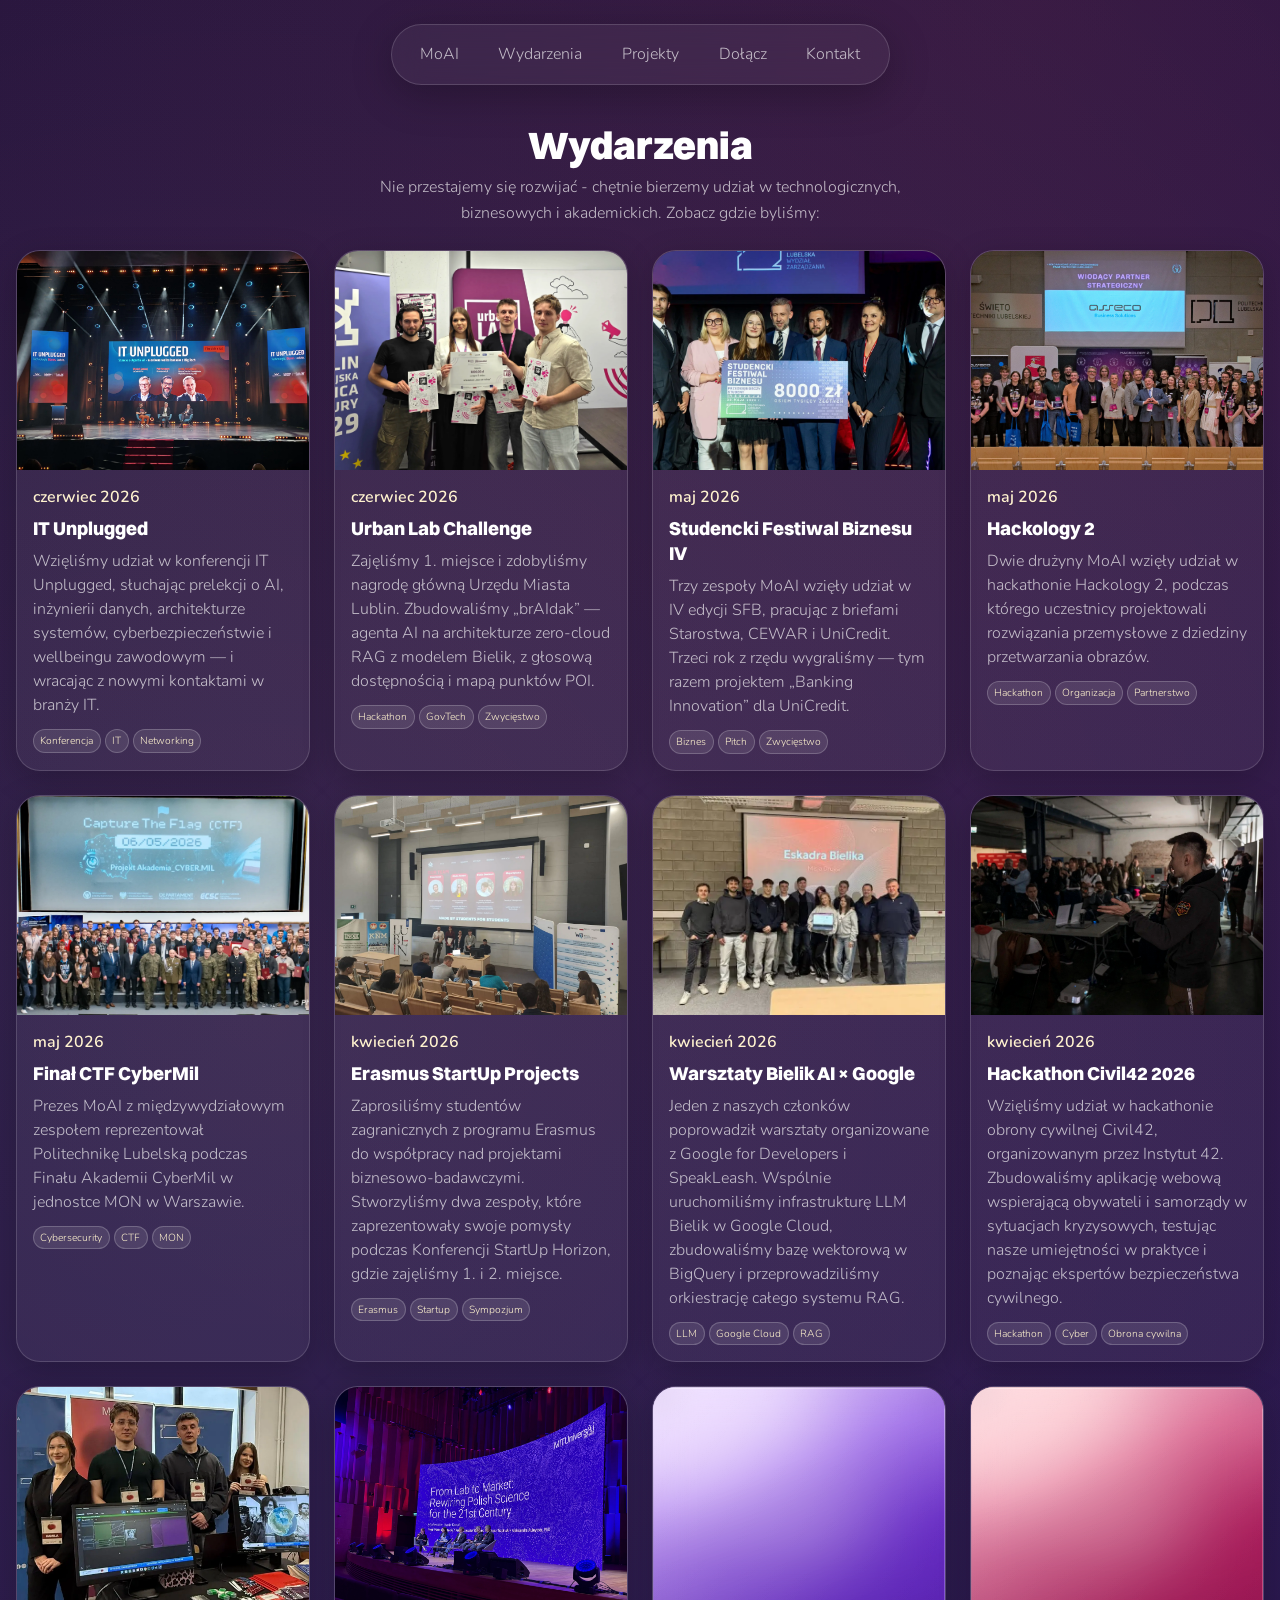
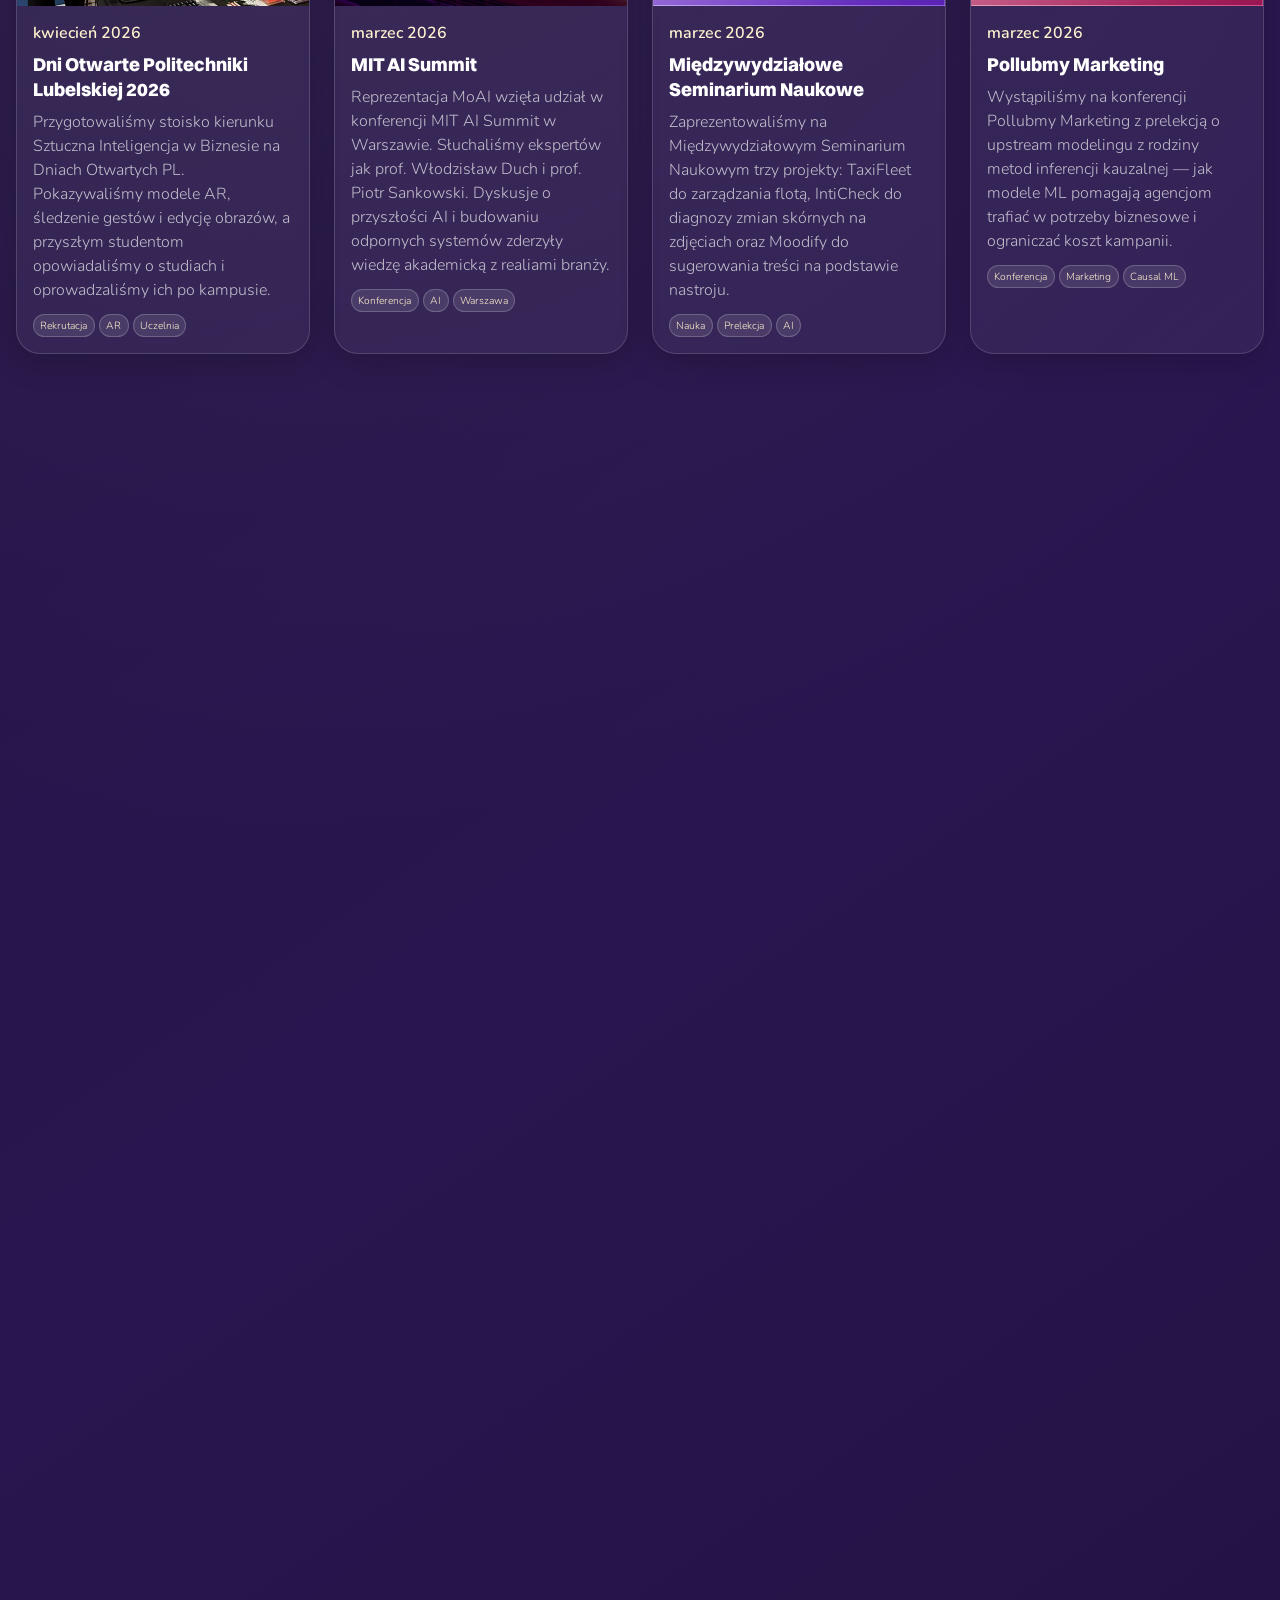
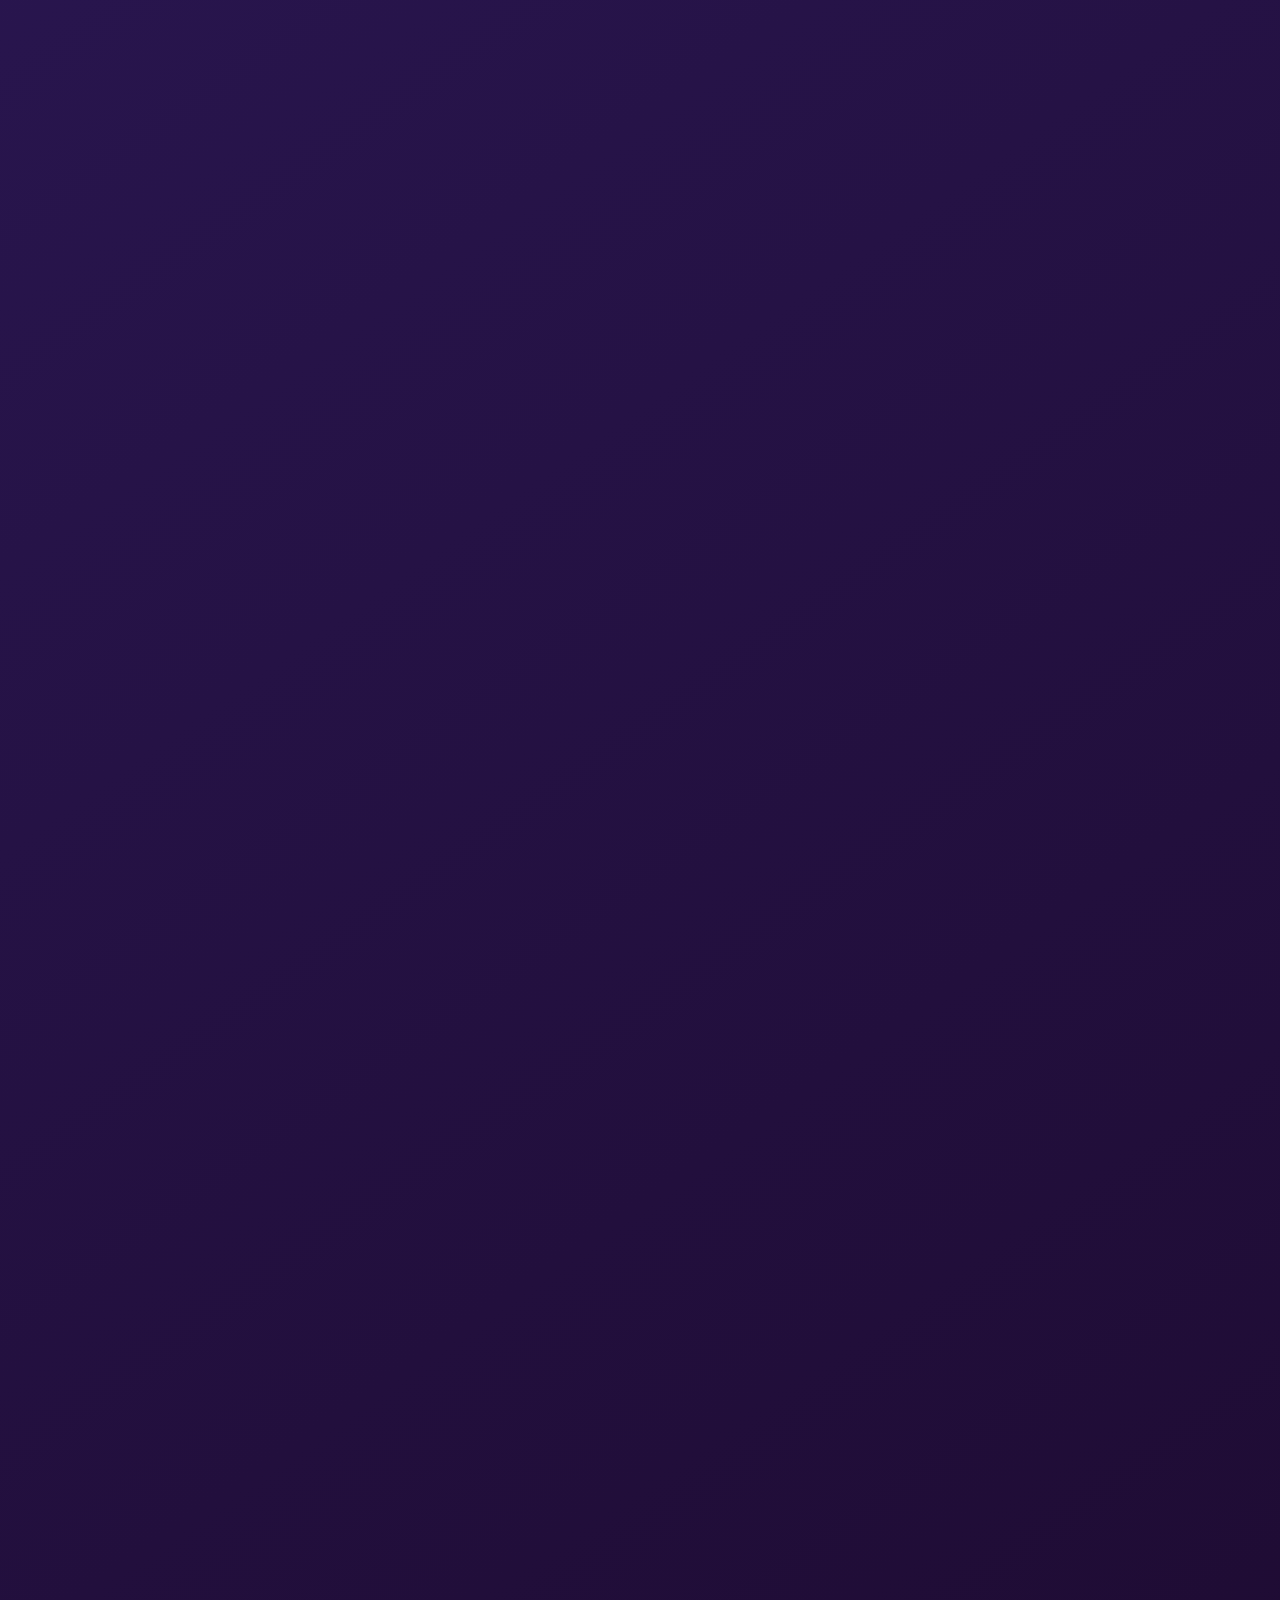
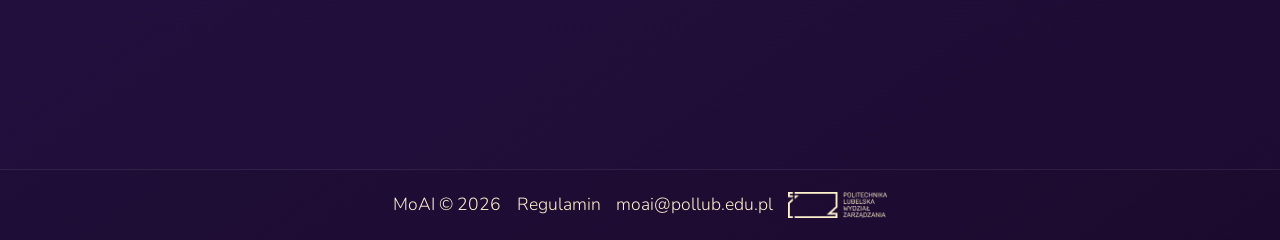
==== events/index.html @ 1b657f56 "Use real page links in nav, fix Kontakt anchor target - Nav Wydarzenia / Projekty now link directly " ====
<!DOCTYPE html>
<html lang="pl">
<head>
  <meta charset="UTF-8">
  <meta name="viewport" content="width=device-width, initial-scale=1.0">
  <meta name="description" content="Wydarzenia MoAI Politechnika Lubelska: konkursy, hackathony, konferencje naukowe i warsztaty organizowane przez Koło Naukowe Sztucznej Inteligencji.">
  <meta property="og:site_name" content="MoAI - Koło Naukowe Sztucznej Inteligencji">
  <meta property="og:title" content="MoAI - Wydarzenia">
  <meta property="og:description" content="Konkursy, hackathony, konferencje naukowe i warsztaty Koła Naukowego MoAI na Politechnice Lubelskiej.">
  <meta property="og:image" content="https://moai-pl.github.io/images/mics/moai_head.webp">
  <meta property="og:url" content="https://moai-pl.github.io/events/">
  <meta name="theme-color" content="#291650">
  <title>MoAI - Wydarzenia</title>
  <link rel="canonical" href="https://moai-pl.github.io/events/">
  <link rel="icon" href="/favicon.ico" sizes="any">
  <link rel="icon" type="image/png" sizes="32x32" href="../icons/favicon-32x32.png">
  <link rel="icon" type="image/png" sizes="16x16" href="../icons/favicon-16x16.png">
  <link rel="apple-touch-icon" sizes="180x180" href="../icons/apple-touch-icon.png">
  <link rel="manifest" href="../icons/site.webmanifest">
  <link rel="stylesheet" href="../styles.css">
</head>
<body data-page="events">
  <div id="top"></div>
  <div id="preloader" class="preloader" aria-label="Trwa ładowanie strony" role="status">
    <div class="preloader__glass">
      <span class="preloader__dot">M</span>
      <span class="preloader__dot">o</span>
      <span class="preloader__dot">A</span>
      <span class="preloader__dot">I</span>
    </div>
  </div>

  <svg class="sr-only" aria-hidden="true" focusable="false">
    <symbol id="icon-linkedin" viewBox="0 0 24 24">
      <path fill="currentColor" d="M19 0H5C2.24 0 0 2.24 0 5v14c0 2.76 2.24 5 5 5h14c2.76 0 5-2.24 5-5V5c0-2.76-2.24-5-5-5zM8.34 19H5.67V9.67h2.67V19zM7 8.45A1.56 1.56 0 1 1 7 5.34a1.56 1.56 0 0 1 0 3.11zM19 19h-2.67v-5.6c0-1.33-.48-2.24-1.68-2.24-.92 0-1.47.62-1.71 1.22-.09.22-.11.52-.11.82V19h-2.67V9.67h2.67v1.28c.35-.54 1.23-1.32 2.9-1.32 2.12 0 3.26 1.38 3.26 4.06V19z" />
    </symbol>
  </svg>

  <header class="nav-shell">
    <nav class="nav">
      <div class="nav__links">
        <a href="/" class="nav__link">MoAI</a>
        <a href="/events/" class="nav__link">Wydarzenia</a>
        <a href="/projects/" class="nav__link">Projekty</a>
        <a href="/#join" class="nav__link">Dołącz</a>
        <a href="/#contact" class="nav__link">Kontakt</a>
      </div>
    </nav>
  </header>

  <main class="page">
    <section class="section" aria-labelledby="events-gallery-title">
      <div class="section__header">
        <div>
          <h2 id="events-gallery-title">Wydarzenia</h2>
          <p class="muted">Nie przestajemy się rozwijać - chętnie bierzemy udział w technologicznych, biznesowych i akademickich. Zobacz gdzie byliśmy:</p>
        </div>
      </div>
      <div id="projects-grid" class="cards cards--three" aria-live="polite"></div>
    </section>
  </main>

  <footer class="footer">
    <div class="footer__inner">
      <span>MoAI © <span data-current-year>2026</span></span>
      <a class="footer__link" href="../assets/Statut_MoAI.pdf" target="_blank">Regulamin</a>
      <a class="footer__link" href="mailto:moai@pollub.edu.pl">moai@pollub.edu.pl</a>
      <a class="footer__logo" href="https://wz.pollub.pl/" target="_blank" rel="noopener">
        <img src="../icons/logo_wz.webp" alt="Wydział Zarządzania Politechniki Lubelskiej" loading="lazy">
      </a>
    </div>
  </footer>
  <script src="../scripts.js" defer></script>
  <script data-goatcounter="https://moai-pl.goatcounter.com/count" async src="https://gc.zgo.at/count.js"></script>
</body>
</html>
---- styles.css ----
/* Core Design Tokens */
@font-face {
	font-family: 'Nunito';
	src: url('fonts/Nunito-ExtraLight.otf') format('opentype');
	font-weight: 200;
	font-style: normal;
	font-display: swap;
}

@font-face {
	font-family: 'Nunito';
	src: url('fonts/Nunito-Light.otf') format('opentype');
	font-weight: 400;
	font-style: normal;
	font-display: swap;
}

@font-face {
	font-family: 'Nunito';
	src: url('fonts/Nunito-SemiBold.otf') format('opentype');
	font-weight: 600;
	font-style: normal;
	font-display: swap;
}

@font-face {
	font-family: 'Switzer';
	src: url('fonts/Switzer-Extrabold.otf') format('opentype');
	font-weight: 800;
	font-style: normal;
	font-display: swap;
}

@font-face {
	font-family: 'Switzer';
	src: url('fonts/Switzer-Black.otf') format('opentype');
	font-weight: 900;
	font-style: normal;
	font-display: swap;
}

:root {
	--bg-primary: #291650;
	--text-primary: #ffffff;
	--text-secondary: rgba(255, 255, 255, 0.7);
	--accent-ivory: #fff3cf;
	--accent-red: #e55858;
	--surface-1: rgba(255, 255, 255, 0.05);
	--surface-2: rgba(255, 255, 255, 0.08);
	--surface-hover: rgba(255, 255, 255, 0.12);
	--glass-border: rgba(255, 255, 255, 0.15);
	--radius-sm: 0.5rem;
	--radius-md: 1rem;
	--radius-lg: 1.5rem;
	--radius-pill: 9999px;
	--space-xs: 0.25rem;
	--space-sm: 0.5rem;
	--space-md: 1rem;
	--space-lg: 1.5rem;
	--space-xl: 2rem;
	--space-2xl: 3rem;
	--space-3xl: 4rem;
	--space-4xl: 6rem;
	--space-5xl: 8rem;
	--shadow-1: 0 8px 32px rgba(0, 0, 0, 0.2);
	--shadow-2: 0 10px 40px rgba(0, 0, 0, 0.25);
	--shadow-3: 0 16px 48px rgba(0, 0, 0, 0.35);
	--container: 80rem;
	--transition: 200ms ease;
	--nav-offset: 6rem;
	--section-gap-desktop: var(--space-4xl);
	--section-gap-mobile: var(--space-3xl);
	--segment-grid-gap-desktop: var(--space-lg);
	--segment-grid-gap-mobile: var(--space-md);
	--section-action-gap-desktop: var(--space-lg);
	--section-action-gap-mobile: var(--space-md);
}

* {
	box-sizing: border-box;
}

html {
	scroll-behavior: smooth;
	scroll-padding-top: var(--nav-offset);
	scrollbar-width: thin;
	scrollbar-color: rgba(255, 255, 255, 0.2) var(--bg-primary);
	overflow-x: hidden;
	-webkit-tap-highlight-color: transparent;
}

body {
	margin: 0;
	font-family: 'Nunito', 'Helvetica Neue', sans-serif;
	background: radial-gradient(circle at 20% 20%, rgba(255, 243, 207, 0.08), transparent 35%),
		radial-gradient(circle at 80% 0%, rgba(229, 88, 88, 0.12), transparent 30%),
		linear-gradient(145deg, #1d0f3a 0%, #291650 50%, #1e0b32 100%);
	color: var(--text-primary);
	min-height: 100vh;
	min-height: 100dvh;
	display: flex;
	flex-direction: column;
	width: 100%;
	overflow-x: hidden;
	user-select: none;
	-webkit-user-select: none;
	-webkit-tap-highlight-color: transparent;
	-webkit-touch-callout: none;
}

a {
	color: inherit;
	text-decoration: none;
}

img {
	max-width: 100%;
	display: block;
}

p {
	margin: 0;
}

p, h1, h2, h3, h4, .lead, .muted, .display, .eyebrow, .member-card__name, .project-card__title, .project-card__desc, .project-card__meta, .social-card__handle, .social-card__content, .hero__meta, .selectable, .selectable-text {
	user-select: text;
	-webkit-user-select: text;
	-webkit-touch-callout: default;
}

.nav,
.nav__link,
.btn,
.pill,
.tag,
.card,
.footer,
.footer__link,
.footer__inner span,
.footer__logo,
.member-card__link {
	user-select: none;
	-webkit-user-select: none;
	-webkit-tap-highlight-color: transparent;
	-webkit-touch-callout: none;
}

a,
button {
	-webkit-tap-highlight-color: transparent;
}

a[href^="mailto:"] {
	user-select: text;
	-webkit-user-select: text;
	-webkit-touch-callout: default;
}

:focus {
	outline: none;
}

:focus-visible {
	outline: 2px solid rgba(255, 243, 207, 0.7);
	outline-offset: 2px;
}

.sr-only {
	position: absolute;
	width: 1px;
	height: 1px;
	padding: 0;
	margin: -1px;
	overflow: hidden;
	clip: rect(0, 0, 0, 0);
	white-space: nowrap;
	border: 0;
}

.no-select {
	user-select: none;
}

::selection {
	background: var(--accent-ivory);
	color: #291650;
}

::-webkit-scrollbar {
	width: 12px;
}

::-webkit-scrollbar-track {
	background: var(--bg-primary);
}

::-webkit-scrollbar-thumb {
	background: rgba(255, 255, 255, 0.2);
	border-radius: var(--radius-pill);
	border: 3px solid var(--bg-primary);
}

::-webkit-scrollbar-thumb:hover {
	background: rgba(255, 255, 255, 0.4);
}

.page {
	flex: 1 0 auto;
	width: 100%;
	max-width: var(--container);
	margin: 0 auto;
	padding: calc(var(--space-4xl, 6rem) + var(--space-lg)) var(--space-md) var(--space-4xl, 6rem);
}

.section {
	margin-bottom: var(--section-gap-desktop);
}

.page > .section:last-child {
	margin-bottom: 0;
}

#who,
#projects,
#events,
#join,
#follow,
#contact,
#members-grid,
#projects-grid,
#projects-list,
#events-list {
	scroll-margin-top: var(--nav-offset);
}

.section__header {
	display: flex;
	flex-direction: column;
	align-items: center;
	text-align: center;
	gap: var(--space-md);
	margin: 0 auto var(--space-lg);
	max-width: min(62%, 52rem);
}

.section__header--centered {
	max-width: min(60%, 48rem);
}

.section__actions {
	display: flex;
	gap: var(--space-sm);
	align-items: center;
}

.section__actions--center {
	justify-content: center;
	margin-top: var(--section-action-gap-desktop);
}

.section__actions--members {
	margin-top: var(--section-action-gap-desktop);
}

.section--accent {
	margin-top: 0;
}

.eyebrow {
	font-size: 0.9rem;
	letter-spacing: 0.08em;
	text-transform: uppercase;
	color: var(--text-secondary);
	margin: 0 0 var(--space-xs);
}

.muted {
	color: var(--text-secondary);
	line-height: 1.6;
	max-width: 60ch;
}

.display {
	font-size: clamp(2.25rem, 4vw, 3.5rem);
	line-height: 1.1;
	margin: 0 0 var(--space-md);
}

h2 {
	margin: 0 0 var(--space-xs);
	font-size: clamp(1.75rem, 3vw, 2.5rem);
}

h1, h2, h3, h4, h5, h6, .display {
	font-family: 'Switzer', 'Helvetica Neue', sans-serif;
	font-weight: 900;
}

.lead {
	color: var(--text-secondary);
	font-size: 1.125rem;
	line-height: 1.6;
	margin: 0 0 var(--space-lg);
}

.stack {
	display: flex;
	flex-direction: column;
	gap: var(--space-md);
}

.stack--lg {
	gap: var(--space-lg);
}

.stack--row {
	flex-direction: row;
	flex-wrap: wrap;
	align-items: center;
}

.grid {
	display: grid;
	gap: var(--space-xl);
}

.grid--hero {
	grid-template-columns: repeat(auto-fit, minmax(280px, 1fr));
	align-items: center;
}

.pill {
	display: inline-flex;
	align-items: center;
	padding: 0.5rem 0.9rem;
	border-radius: var(--radius-pill);
	border: 1px solid var(--glass-border);
	background: var(--surface-2);
	color: var(--accent-ivory);
	font-weight: 600;
	font-size: 0.95rem;
}

.btn {
	display: inline-flex;
	align-items: center;
	justify-content: center;
	height: 3rem;
	padding: 0 1.5rem;
	border-radius: var(--radius-pill);
	font-weight: 600;
	font-size: 1rem;
	border: none;
	cursor: pointer;
	transition: transform var(--transition), box-shadow var(--transition), background var(--transition), border var(--transition);
	text-decoration: none;
}

.btn--primary {
	background: var(--accent-ivory);
	color: #291650;
	box-shadow: var(--shadow-1);
}

.btn--primary:hover {
	transform: translateY(-2px);
	box-shadow: var(--shadow-2);
	background: #ffe9a6;
}

.btn--ghost {
	background: rgba(255, 255, 255, 0.1);
	color: var(--text-primary);
	border: 1px solid rgba(255, 255, 255, 0.2);
}

.btn--ghost:hover {
	background: rgba(255, 255, 255, 0.15);
	border-color: rgba(255, 255, 255, 0.4);
	transform: translateY(-2px);
}

.glass {
	background: var(--surface-1);
	backdrop-filter: blur(16px);
	-webkit-backdrop-filter: blur(16px);
	border: 1px solid var(--glass-border);
	border-radius: var(--radius-lg);
	box-shadow: var(--shadow-1);
}

.card {
	position: relative;
	padding: var(--space-xl);
	overflow: hidden;
}

.card__blur {
	position: absolute;
	inset: -40% auto auto 50%;
	width: 60%;
	height: 60%;
	background: radial-gradient(circle, rgba(255, 243, 207, 0.25), transparent 55%);
	filter: blur(40px);
	transform: translateX(-50%);
	pointer-events: none;
}

.card--hero {
	display: grid;
	place-items: center;
	min-height: 340px;
}

.card--intro {
	display: grid;
	grid-template-columns: 1fr;
	gap: var(--space-md);
	padding: var(--space-lg);
	min-height: auto;
	margin-bottom: var(--space-lg);
}

body[data-page="members"] .card--intro,
body[data-page="projects"] .card--intro,
body[data-page="events"] .card--intro {
	max-width: min(72%, 56rem);
	margin-inline: auto;
	padding: var(--space-md) var(--space-lg);
}

body[data-page="members"] .card--intro .display,
body[data-page="projects"] .card--intro .display,
body[data-page="events"] .card--intro .display {
	font-size: clamp(1.95rem, 3vw, 2.85rem);
}

.card--cta {
	display: grid;
	grid-template-columns: repeat(auto-fit, minmax(260px, 1fr));
	align-items: center;
	gap: var(--space-xl);
}

#join .join__summary,
#contact .join__summary {
	display: grid;
	grid-template-columns: minmax(0, 1fr) auto;
	align-items: center;
	gap: var(--space-lg);
	width: 100%;
}

#join .join__summary .muted,
#contact .join__summary .muted {
	margin: 0;
}

#join .join__summary .btn,
#contact .join__summary .btn {
	margin-left: auto;
	white-space: nowrap;
}

.card--contact {
	padding: var(--space-xl);
}

.hero__visual {
	position: relative;
}

.hero__image {
	width: min(320px, 100%);
	filter: drop-shadow(0 20px 50px rgba(0, 0, 0, 0.35));
}

.hero__meta {
	color: var(--text-secondary);
	letter-spacing: 0.02em;
}

.cta__waves {
	width: 100%;
	opacity: 0.9;
	mix-blend-mode: screen;
}

.nav-shell {
	position: fixed;
	inset: var(--space-lg) 0 auto;
	display: flex;
	justify-content: center;
	z-index: 10;
	pointer-events: none;
	padding-inline: var(--space-lg);
}

.nav {
	pointer-events: auto;
	display: flex;
	align-items: center;
	width: fit-content;
	max-width: 100%;
	padding: 0.5rem clamp(0.65rem, 1.2vw, 1.5rem);
	background: var(--surface-1);
	backdrop-filter: blur(16px);
	-webkit-backdrop-filter: blur(16px);
	border: 1px solid var(--glass-border);
	border-radius: var(--radius-pill);
	box-shadow: var(--shadow-2);
}

.nav__links {
	display: flex;
	align-items: center;
	justify-content: space-between;
	width: 100%;
	gap: clamp(0.35rem, 1.1vw, 1rem);
}

.nav__link {
	flex: 0 1 auto;
	min-width: 0;
	padding: 0.65rem clamp(0.45rem, 1vw, 0.9rem);
	border-radius: var(--radius-pill);
	color: var(--text-secondary);
	font-weight: 500;
	white-space: nowrap;
	text-align: center;
	transition: background var(--transition), color var(--transition);
}

.nav__link:hover {
	color: var(--accent-ivory);
	background: var(--surface-hover);
}

.masonry {
	display: grid;
	gap: var(--segment-grid-gap-desktop);
	grid-template-columns: repeat(6, minmax(0, 1fr));
}

.member-card,
.project-card,
.social-card {
	-webkit-tap-highlight-color: transparent;
}

.member-card {
	position: relative;
	overflow: hidden;
	border-radius: var(--radius-lg);
	background: var(--surface-1);
	border: 1px solid var(--glass-border);
	box-shadow: var(--shadow-1);
	transition: transform var(--transition), box-shadow var(--transition), border var(--transition);
}

.member-card:hover {
	transform: translateY(-4px);
	box-shadow: var(--shadow-2);
	border-color: rgba(255, 255, 255, 0.35);
}

.member-card__media {
	position: relative;
	overflow: hidden;
}

.member-card:hover .member-card__media .member-card__photo,
.member-card:focus-within .member-card__media .member-card__photo {
	filter: blur(3px) brightness(0.7);
	transform: scale(1.02);
	transition: transform var(--transition), filter var(--transition);
}

.member-card__media .member-card__photo {
	width: 100%;
	height: 220px;
	object-fit: cover;
	display: block;
	transition: transform var(--transition), filter var(--transition);
}

.member-card__invite-cover {
	position: relative;
	width: 100%;
	height: 220px;
	overflow: hidden;
	display: grid;
	place-items: center;
	background: linear-gradient(148deg, #fff3cf 0%, #4c1d95 82%);
}

.member-card__invite-blob {
	position: absolute;
	border-radius: 50%;
	filter: blur(38px);
	pointer-events: none;
	transition: transform 600ms ease;
}

.member-card__invite-blob--a {
	width: 78%;
	height: 82%;
	top: -34%;
	left: -22%;
	background: #fff3cf;
	opacity: 0.9;
}

.member-card__invite-blob--b {
	width: 70%;
	height: 76%;
	right: -26%;
	bottom: -36%;
	background: #5b21b6;
	opacity: 0.92;
}

.member-card__invite-blob--c {
	width: 48%;
	height: 52%;
	left: 28%;
	top: 32%;
	background: color-mix(in srgb, #fff3cf 55%, #6d28d9);
	opacity: 0.7;
}

.member-card--invite:hover .member-card__invite-blob--a {
	transform: translate(6%, 8%) scale(1.06);
}

.member-card--invite:hover .member-card__invite-blob--b {
	transform: translate(-8%, -6%) scale(1.08);
}

.member-card--invite:hover .member-card__invite-blob--c {
	transform: translate(4%, -10%) scale(1.12);
}

.member-card__invite-glass {
	position: absolute;
	inset: 0;
	background:
		linear-gradient(160deg, rgba(255, 255, 255, 0.26), rgba(255, 255, 255, 0.05) 38%, rgba(20, 10, 42, 0.22)),
		linear-gradient(120deg, rgba(255, 255, 255, 0.08), rgba(255, 255, 255, 0.02));
	backdrop-filter: blur(18px);
	-webkit-backdrop-filter: blur(18px);
	border-bottom: 1px solid rgba(255, 255, 255, 0.16);
	box-shadow: inset 0 1px 0 rgba(255, 255, 255, 0.32);
}

.invite-icon {
	position: relative;
	z-index: 1;
	width: 5.75rem;
	height: 5.75rem;
	margin-bottom: 1.35rem;
	color: var(--accent-ivory);
	overflow: visible;
	pointer-events: none;
	filter: drop-shadow(0 8px 18px rgba(20, 10, 42, 0.35));
}

.invite-icon__avatar {
	transform-box: fill-box;
	transform-origin: center;
	transition: transform 250ms ease-out;
}

.member-card--invite:hover .invite-icon__avatar,
.member-card--invite:focus-within .invite-icon__avatar {
	transform: translateY(-1px) scale(1.05);
}

.invite-icon__q {
	transform-box: fill-box;
	transform-origin: center;
}

.invite-icon__q-mark,
.invite-icon__q-dot {
	stroke-dasharray: 1;
	stroke-dashoffset: 0;
}

.member-card--invite:hover .invite-icon__q-mark,
.member-card--invite:focus-within .invite-icon__q-mark {
	animation: invite-q-draw 0.4s ease-in-out;
}

.member-card--invite:hover .invite-icon__q-dot,
.member-card--invite:focus-within .invite-icon__q-dot {
	animation: invite-q-dot 0.3s ease-out 0.32s both;
}

.member-card--invite:hover .invite-icon__q,
.member-card--invite:focus-within .invite-icon__q {
	animation: invite-q-pop 0.22s ease-out 0.58s both;
}

@keyframes invite-q-draw {
	from { stroke-dashoffset: 1; }
	to { stroke-dashoffset: 0; }
}

@keyframes invite-q-dot {
	0% { stroke-dashoffset: 1; transform: translateY(0); }
	45% { stroke-dashoffset: 0; transform: translateY(-2.5px); }
	100% { stroke-dashoffset: 0; transform: translateY(0); }
}

@keyframes invite-q-pop {
	0%, 100% { transform: scale(1); }
	50% { transform: scale(1.12); }
}

@media (prefers-reduced-motion: reduce) {
	.member-card--invite .invite-icon__q-mark,
	.member-card--invite .invite-icon__q-dot,
	.member-card--invite .invite-icon__q,
	.member-card--invite .invite-icon__avatar,
	.member-card--invite .member-card__invite-blob {
		animation: none !important;
		transition: none;
	}
}

.member-card__body {
	padding: var(--space-md);
	display: flex;
	flex-direction: column;
	gap: var(--space-sm);
}

.member-card__name {
	font-weight: 700;
	margin: 0;
}

.tags {
	display: flex;
	flex-wrap: wrap;
	gap: var(--space-xs);
}

.tag {
	padding: 0.2rem 0.4rem;
	border-radius: var(--radius-pill);
	background: rgba(255, 255, 255, 0.1);
	border: 1px solid rgba(255, 255, 255, 0.2);
	font-size: 0.65rem;
	color: var(--accent-ivory);
}

.member-card__link {
	position: absolute;
	inset: 0;
	display: grid;
	place-items: center;
	background: linear-gradient(180deg, transparent 40%, rgba(41, 22, 80, 0.85));
	opacity: 0;
	transition: opacity var(--transition);
	color: var(--accent-ivory);
}

.member-card:hover .member-card__link,
.member-card:focus-within .member-card__link {
	opacity: 1;
}

.member-card--invite .member-card__link {
	place-items: end center;
	padding-bottom: 0.7rem;
	background: linear-gradient(180deg, transparent 58%, rgba(41, 22, 80, 0.8));
}

.member-card__link span {
	display: inline-flex;
	align-items: center;
	gap: var(--space-xs);
	background: rgba(255, 255, 255, 0.1);
	padding: 0.6rem 0.9rem;
	border-radius: var(--radius-pill);
	border: 1px solid rgba(255, 255, 255, 0.2);
}

.member-card__link-icon {
	width: 18px;
	height: 18px;
	display: block;
	flex: 0 0 18px;
}

.member-card--cta {
	display: grid;
	place-items: center;
	height: 100%;
	text-align: center;
	background: linear-gradient(145deg, rgba(255, 255, 255, 0.07), rgba(255, 255, 255, 0.03));
}

.member-card--cta .member-card__body {
	align-items: center;
	gap: var(--space-md);
}

.member-card--cta .btn {
	margin-top: var(--space-xs);
	transition: transform var(--transition), box-shadow var(--transition);
}

.member-card--cta:hover,
.member-card--cta:focus-within {
	background: rgba(255, 255, 255, 0.12);
	border-color: rgba(255, 255, 255, 0.35);
}

.member-card--cta:hover .btn,
.member-card--cta:focus-within .btn {
	transform: translateY(-2px);
	box-shadow: var(--shadow-2);
}

.cards {
	display: grid;
	gap: var(--segment-grid-gap-desktop);
}

.cards--three {
	grid-template-columns: repeat(auto-fit, minmax(240px, 1fr));
}

.project-card {
	position: relative;
	overflow: hidden;
	border-radius: var(--radius-lg);
	background: var(--surface-1);
	border: 1px solid var(--glass-border);
	box-shadow: var(--shadow-1);
	transition: transform var(--transition), box-shadow var(--transition), border var(--transition);
}

.project-card:hover {
	transform: translateY(-4px);
	box-shadow: var(--shadow-2);
	border-color: rgba(255, 255, 255, 0.35);
}

.project-card__media {
	position: relative;
	width: 100%;
	aspect-ratio: 4 / 3;
	overflow: hidden;
}

.project-card__media img,
.project-card picture img {
	position: absolute;
	inset: 0;
	width: 100%;
	height: 100%;
	object-fit: cover;
	display: block;
}

.project-card__cover {
	position: absolute;
	inset: 0;
	overflow: hidden;
	background: linear-gradient(148deg, var(--cover-a) 0%, var(--cover-b) 82%);
}

.project-card__blob {
	position: absolute;
	border-radius: 50%;
	filter: blur(38px);
	pointer-events: none;
	transition: transform 600ms ease;
}

.project-card__blob--a {
	width: 78%;
	height: 82%;
	top: -34%;
	left: -22%;
	background: var(--cover-a);
	opacity: 0.95;
}

.project-card__blob--b {
	width: 70%;
	height: 76%;
	right: -26%;
	bottom: -36%;
	background: var(--cover-b);
	opacity: 0.92;
}

.project-card__blob--c {
	width: 48%;
	height: 52%;
	left: 28%;
	top: 32%;
	background: color-mix(in srgb, var(--cover-a) 58%, var(--cover-b));
	opacity: 0.7;
}

.project-card:hover .project-card__blob--a {
	transform: translate(6%, 8%) scale(1.06);
}

.project-card:hover .project-card__blob--b {
	transform: translate(-8%, -6%) scale(1.08);
}

.project-card:hover .project-card__blob--c {
	transform: translate(4%, -10%) scale(1.12);
}

.project-card__cover-glass {
	position: absolute;
	inset: 0;
	background:
		linear-gradient(160deg, rgba(255, 255, 255, 0.26), rgba(255, 255, 255, 0.05) 38%, rgba(20, 10, 42, 0.22)),
		linear-gradient(120deg, rgba(255, 255, 255, 0.08), rgba(255, 255, 255, 0.02));
	backdrop-filter: blur(18px);
	-webkit-backdrop-filter: blur(18px);
	border: 1px solid rgba(255, 255, 255, 0.16);
	border-radius: inherit;
	box-shadow: inset 0 1px 0 rgba(255, 255, 255, 0.32);
}

.project-card__cover[data-cover="azure"] { --cover-a: #7eb6ff; --cover-b: #1e4b9e; }
.project-card__cover[data-cover="ice"] { --cover-a: #9ae6ff; --cover-b: #0e7490; }
.project-card__cover[data-cover="cobalt"] { --cover-a: #6ea8ff; --cover-b: #1e3a8a; }
.project-card__cover[data-cover="violet"] { --cover-a: #c4b5fd; --cover-b: #5b21b6; }
.project-card__cover[data-cover="lilac"] { --cover-a: #e9d5ff; --cover-b: #6d28d9; }
.project-card__cover[data-cover="rose"] { --cover-a: #f9a8d4; --cover-b: #9d174d; }
.project-card__cover[data-cover="blush"] { --cover-a: #fecdd3; --cover-b: #be185d; }
.project-card__cover[data-cover="coral"] { --cover-a: #fb7185; --cover-b: #9a3412; }
.project-card__cover[data-cover="ember"] { --cover-a: #fb923c; --cover-b: #9f1239; }
.project-card__cover[data-cover="amber"] { --cover-a: #fcd34d; --cover-b: #b45309; }
.project-card__cover[data-cover="gold"] { --cover-a: #fde68a; --cover-b: #92400e; }
.project-card__cover[data-cover="honey"] { --cover-a: #facc15; --cover-b: #a16207; }
.project-card__cover[data-cover="lime"] { --cover-a: #bef264; --cover-b: #3f6212; }
.project-card__cover[data-cover="forest"] { --cover-a: #86efac; --cover-b: #14532d; }
.project-card__cover[data-cover="mint"] { --cover-a: #5eead4; --cover-b: #115e59; }
.project-card__cover[data-cover="sage"] { --cover-a: #bbf7d0; --cover-b: #166534; }
.project-card__cover[data-cover="pine"] { --cover-a: #4ade80; --cover-b: #064e3b; }
.project-card__cover[data-cover="moss"] { --cover-a: #a3e635; --cover-b: #365314; }
.project-card__cover[data-cover="ocean"] { --cover-a: #67e8f9; --cover-b: #155e75; }
.project-card__cover[data-cover="teal"] { --cover-a: #2dd4bf; --cover-b: #134e4a; }
.project-card__cover[data-cover="sky"] { --cover-a: #7dd3fc; --cover-b: #1d4ed8; }
.project-card__cover[data-cover="frost"] { --cover-a: #e0f2fe; --cover-b: #0369a1; }
.project-card__cover[data-cover="indigo"] { --cover-a: #a5b4fc; --cover-b: #312e81; }
.project-card__cover[data-cover="orchid"] { --cover-a: #e9d5ff; --cover-b: #7e22ce; }
.project-card__cover[data-cover="magenta"] { --cover-a: #f0abfc; --cover-b: #701a75; }
.project-card__cover[data-cover="plum"] { --cover-a: #d8b4fe; --cover-b: #6b21a8; }
.project-card__cover[data-cover="wine"] { --cover-a: #f9a8d4; --cover-b: #6b21a8; }
.project-card__cover[data-cover="dusk"] { --cover-a: #c4b5fd; --cover-b: #4c1d95; }
.project-card__cover[data-cover="dawn"] { --cover-a: #fda4af; --cover-b: #9f1239; }
.project-card__cover[data-cover="crimson"] { --cover-a: #fb7185; --cover-b: #881337; }
.project-card__cover[data-cover="berry"] { --cover-a: #f43f5e; --cover-b: #4c0519; }
.project-card__cover[data-cover="peach"] { --cover-a: #fdba74; --cover-b: #c2410c; }
.project-card__cover[data-cover="copper"] { --cover-a: #e7a56b; --cover-b: #7c2d12; }
.project-card__cover[data-cover="rust"] { --cover-a: #fca5a5; --cover-b: #7f1d1d; }
.project-card__cover[data-cover="steel"] { --cover-a: #cbd5e1; --cover-b: #1e293b; }
.project-card__cover[data-cover="slate"] { --cover-a: #94a3b8; --cover-b: #0f172a; }
.project-card__cover[data-cover="merlot"] { --cover-a: #f9a8d4; --cover-b: #831843; }
.project-card__cover[data-cover="lagoon"] { --cover-a: #bae6fd; --cover-b: #075985; }
.project-card__cover[data-cover="citrus"] { --cover-a: #fde047; --cover-b: #854d0e; }

.project-card__body {
	padding: var(--space-md);
	display: grid;
	gap: var(--space-sm);
}

.project-card__title {
	margin: 0;
	font-weight: 700;
}

.project-card__desc {
	color: var(--text-secondary);
	line-height: 1.5;
}

.project-card__meta {
	display: flex;
	gap: var(--space-sm);
	align-items: center;
	color: var(--accent-ivory);
	font-weight: 600;
}

.project-card__tags {
	margin-top: var(--space-xs);
}

.project-card__cta {
	margin-top: var(--space-sm);
	justify-self: start;
	max-width: 100%;
	overflow: hidden;
	white-space: nowrap;
	text-overflow: ellipsis;
	font-size: 0.75rem;
	height: 2.25rem;
	padding: 0 1rem;
	display: block;
	text-align: center;
	line-height: calc(2.25rem - 2px); /* Accounts for any borders */
}

.cards--social {
	grid-template-columns: repeat(auto-fit, minmax(240px, 1fr));
	align-items: stretch;
	gap: var(--segment-grid-gap-desktop);
}

@media (min-width: 1100px) {
	#follow .cards--social {
		grid-template-columns: repeat(3, minmax(0, 1fr));
	}
}

.social-card {
	position: relative;
	overflow: hidden;
	padding: var(--space-lg);
	border-radius: var(--radius-lg);
	border: 1px solid var(--glass-border);
	color: var(--text-primary);
	transition: transform var(--transition), box-shadow var(--transition);
	width: 100%;
	min-height: 0;
	aspect-ratio: 4 / 3;
	display: block;
}

.social-card:hover {
	transform: translateY(-4px);
	box-shadow: var(--shadow-2);
}

.social-card:hover .social-card__image {
	filter: blur(0px) brightness(0.9);
	transform: scale(1.05);
}

.social-card__image {
	position: absolute;
	inset: 0;
	width: 100%;
	height: 100%;
	object-fit: cover;
	filter: blur(8px) brightness(0.5);
	z-index: 0;
	transition: filter var(--transition), transform var(--transition);
}

.social-card__content {
	position: absolute;
	inset: 0;
	padding: var(--space-lg);
	z-index: 1;
	display: flex;
	flex-direction: column;
	align-items: center;
	justify-content: center;
	gap: clamp(0.65rem, 1.1vw, 0.95rem);
	pointer-events: none;
}

.social-card__handle {
	position: static;
	transform: none;
	font-size: clamp(0.98rem, 1.28vw, 1.3rem);
	font-weight: 600;
	line-height: 1.1;
	margin: 0;
	text-align: center;
	max-width: min(100%, 18ch);
	text-shadow: 0 4px 14px rgba(0, 0, 0, 0.5);
}

.social-card__icon {
	width: clamp(3rem, 4.6vw, 4.15rem);
	height: clamp(3rem, 4.6vw, 4.15rem);
	display: block;
	filter: drop-shadow(0 6px 18px rgba(0, 0, 0, 0.45));
}

.social-card__icon--facebook {
	border-radius: 0.9rem;
}

.preloader {
	position: fixed;
	inset: 0;
	display: grid;
	place-items: center;
	background: #140a2a;
	z-index: 100;
	transition: opacity 400ms ease, visibility 400ms ease;
}

.preloader.hidden {
	opacity: 0;
	visibility: hidden;
}

.preloader__glass {
	display: inline-flex;
	gap: var(--space-sm);
	padding: 0.9rem 1.25rem;
	border-radius: var(--radius-pill);
	background: linear-gradient(120deg, rgba(255, 255, 255, 0.08), rgba(255, 255, 255, 0.02));
	border: 1px solid var(--glass-border);
	backdrop-filter: blur(18px);
	-webkit-backdrop-filter: blur(18px);
	box-shadow: 0 12px 48px rgba(0, 0, 0, 0.35);
	position: relative;
}

.preloader__glass::after {
	content: '';
	position: absolute;
	left: 8%;
	right: 8%;
	bottom: -2px;
	height: 1px;
	background: linear-gradient(90deg, transparent, rgba(255, 243, 207, 0.6), transparent);
}

.preloader__dot {
	font-weight: 700;
	font-size: 1.4rem;
	color: var(--accent-ivory);
	opacity: 0.35;
	animation: shimmer 1.35s ease-in-out infinite;
}

.preloader__dot:nth-child(2) { animation-delay: 0.12s; }
.preloader__dot:nth-child(3) { animation-delay: 0.24s; }
.preloader__dot:nth-child(4) { animation-delay: 0.36s; }

@keyframes shimmer {
	0% { opacity: 0.35; filter: blur(1px); text-shadow: 0 0 0 rgba(255, 243, 207, 0); }
	50% { opacity: 1; filter: blur(0); text-shadow: 0 0 18px rgba(255, 243, 207, 0.85); }
	100% { opacity: 0.35; filter: blur(1px); text-shadow: 0 0 0 rgba(255, 243, 207, 0); }
}

.footer {
	border-top: 1px solid rgba(255, 255, 255, 0.08);
	padding: calc(var(--space-md) + 0.35rem) var(--space-md) calc(var(--space-md) + 0.4rem);
	background: rgba(0, 0, 0, 0.08);
	margin-top: var(--space-xl);
	color: var(--accent-ivory);
}

.footer__inner {
	max-width: var(--container);
	margin: 0 auto;
	display: flex;
	gap: clamp(0.7rem, 1.2vw, 1.1rem);
	flex-wrap: wrap;
	align-items: center;
	justify-content: center;
	color: var(--accent-ivory);
}

.footer__link {
	color: var(--accent-ivory);
	font-size: clamp(1rem, 0.92rem + 0.25vw, 1.1rem);
	line-height: 1.35;
}

.footer__inner span {
	font-size: clamp(1rem, 0.92rem + 0.25vw, 1.1rem);
	line-height: 1.35;
}

.footer__logo img {
	height: 26px;
}

.fade-in {
	opacity: 0;
	transform: translateY(12px);
	transition: opacity 450ms ease, transform 450ms ease;
}

.fade-in.visible {
	opacity: 1;
	transform: translateY(0);
}

.card--list {
	padding: var(--space-lg);
}

.list-grid {
	display: grid;
	gap: var(--segment-grid-gap-desktop);
	grid-template-columns: repeat(auto-fit, minmax(260px, 1fr));
}

.list-item {
	border: 1px solid var(--glass-border);
	border-radius: var(--radius-lg);
	padding: var(--space-lg);
	background: var(--surface-1);
	display: grid;
	gap: var(--space-sm);
	box-shadow: var(--shadow-1);
}

.list-item__title {
	margin: 0;
	font-weight: 700;
}

.list-item__meta {
	color: var(--accent-ivory);
	font-weight: 600;
}

.list-item__desc {
	color: var(--text-secondary);
	line-height: 1.5;
}

@media (max-width: 960px) {
	.nav-shell {
		inset: var(--space-md) 0 auto;
		padding-inline: var(--space-md);
	}

	.nav {
		width: fit-content;
		max-width: 100%;
		padding: 0.4rem 0.7rem;
	}

	.nav__links {
		width: auto;
		gap: 0.45rem;
	}

	.nav__link {
		padding: 0.5rem 0.55rem;
		font-size: 0.9rem;
	}

	.masonry {
		grid-template-columns: repeat(3, minmax(0, 1fr));
	}

	body[data-page="members"] .card--intro,
	body[data-page="projects"] .card--intro,
	body[data-page="events"] .card--intro,
	.section__header,
	.section__header--centered {
		max-width: 100%;
	}
}

@media (max-width: 720px) {
	.section {
		margin-bottom: var(--section-gap-mobile);
	}

	.section__actions--center,
	.section__actions--members {
		margin-top: var(--section-action-gap-mobile);
	}

	.nav-shell {
		inset: var(--space-sm) 0 auto;
		padding-inline: var(--space-sm);
	}

	.nav {
		width: 100%;
		padding: 0.35rem 0.7rem;
	}

	.nav__links {
		width: 100%;
		justify-content: space-between;
		gap: 0;
	}

	.nav__link {
		flex: 0 1 auto;
		padding: 0.5rem 0.15rem;
		font-size: 0.78rem;
		overflow: hidden;
		text-overflow: ellipsis;
	}

	.card {
		padding: var(--space-lg);
	}

	.cards--three,
	.cards--social,
	.list-grid {
		grid-template-columns: 1fr;
		gap: var(--segment-grid-gap-mobile);
	}

	.masonry,
	#members-grid {
		grid-template-columns: repeat(2, minmax(0, 1fr));
	}

	#follow .cards--social {
		grid-template-columns: minmax(0, 1fr);
		gap: var(--space-md);
		width: 100%;
	}

	#follow .cards--social > * {
		min-width: 0;
	}

	#follow .social-card {
		width: 100%;
		max-width: 100%;
		min-width: 0;
		min-height: 0;
		aspect-ratio: 4 / 3;
	}

	#follow .social-card__handle {
		overflow-wrap: anywhere;
	}

	#members-grid {
		grid-template-columns: repeat(2, minmax(0, 1fr));
		gap: var(--space-md);
	}

	#members-grid .member-card .member-card__photo,
	#members-grid .member-card--invite .member-card__invite-cover {
		height: 150px;
	}

	#members-grid .invite-icon {
		width: 4.25rem;
		height: 4.25rem;
		margin-bottom: 0.7rem;
	}

	#members-grid .member-card__body {
		padding: 0.75rem;
	}

	#members-grid .member-card__name {
		font-size: 0.95rem;
	}

	#members-grid .tag {
		font-size: 0.58rem;
		padding: 0.16rem 0.32rem;
	}

	.member-card .member-card__photo,
	.member-card--invite .member-card__invite-cover {
		height: 180px;
	}

	.member-card--invite .member-card__link {
		padding-bottom: 0.45rem;
	}

	.page {
		padding: var(--space-3xl) var(--space-md) var(--space-3xl);
	}

	body[data-page="events"] .page,
	body[data-page="projects"] .page,
	body[data-page="members"] .page,
	body[data-page="thanks"] .page {
		padding-top: calc(var(--nav-offset) + var(--space-xl));
	}

	body[data-page="index"] #hero {
		padding-top: var(--space-xl);
	}

	body[data-page="index"] #hero .stack--row {
		flex-wrap: nowrap;
		gap: var(--space-sm);
		width: 100%;
	}

	body[data-page="index"] #hero .stack--row .btn {
		flex: 1 1 0;
		min-width: 0;
		padding: 0 0.7rem;
		font-size: 0.9rem;
		height: 2.8rem;
	}

	#join .join__summary,
	#contact .join__summary {
		grid-template-columns: 1fr;
		gap: var(--space-sm);
	}

	#join .join__summary .btn,
	#contact .join__summary .btn {
		margin-left: 0;
		width: 100%;
	}

	.footer {
		padding: var(--space-md) var(--space-md) calc(var(--space-md) + 0.1rem);
	}

	.footer__inner {
		display: grid;
		grid-template-columns: repeat(2, minmax(0, 1fr));
		grid-template-areas:
			'year rules'
			'mail logo';
		align-items: center;
		gap: var(--space-sm) var(--space-md);
		text-align: center;
	}

	.footer__inner > :nth-child(1) {
		grid-area: year;
		justify-self: center;
	}

	.footer__inner > :nth-child(2) {
		grid-area: rules;
		justify-self: center;
	}

	.footer__inner > :nth-child(3) {
		grid-area: mail;
		justify-self: center;
	}

	.footer__inner > :nth-child(4) {
		grid-area: logo;
		justify-self: center;
	}

	.footer__logo img {
		height: 26px;
	}
}

.stack--center {
    align-items: center;
    text-align: center;
}
.stack--row-center {
    justify-content: center;
}
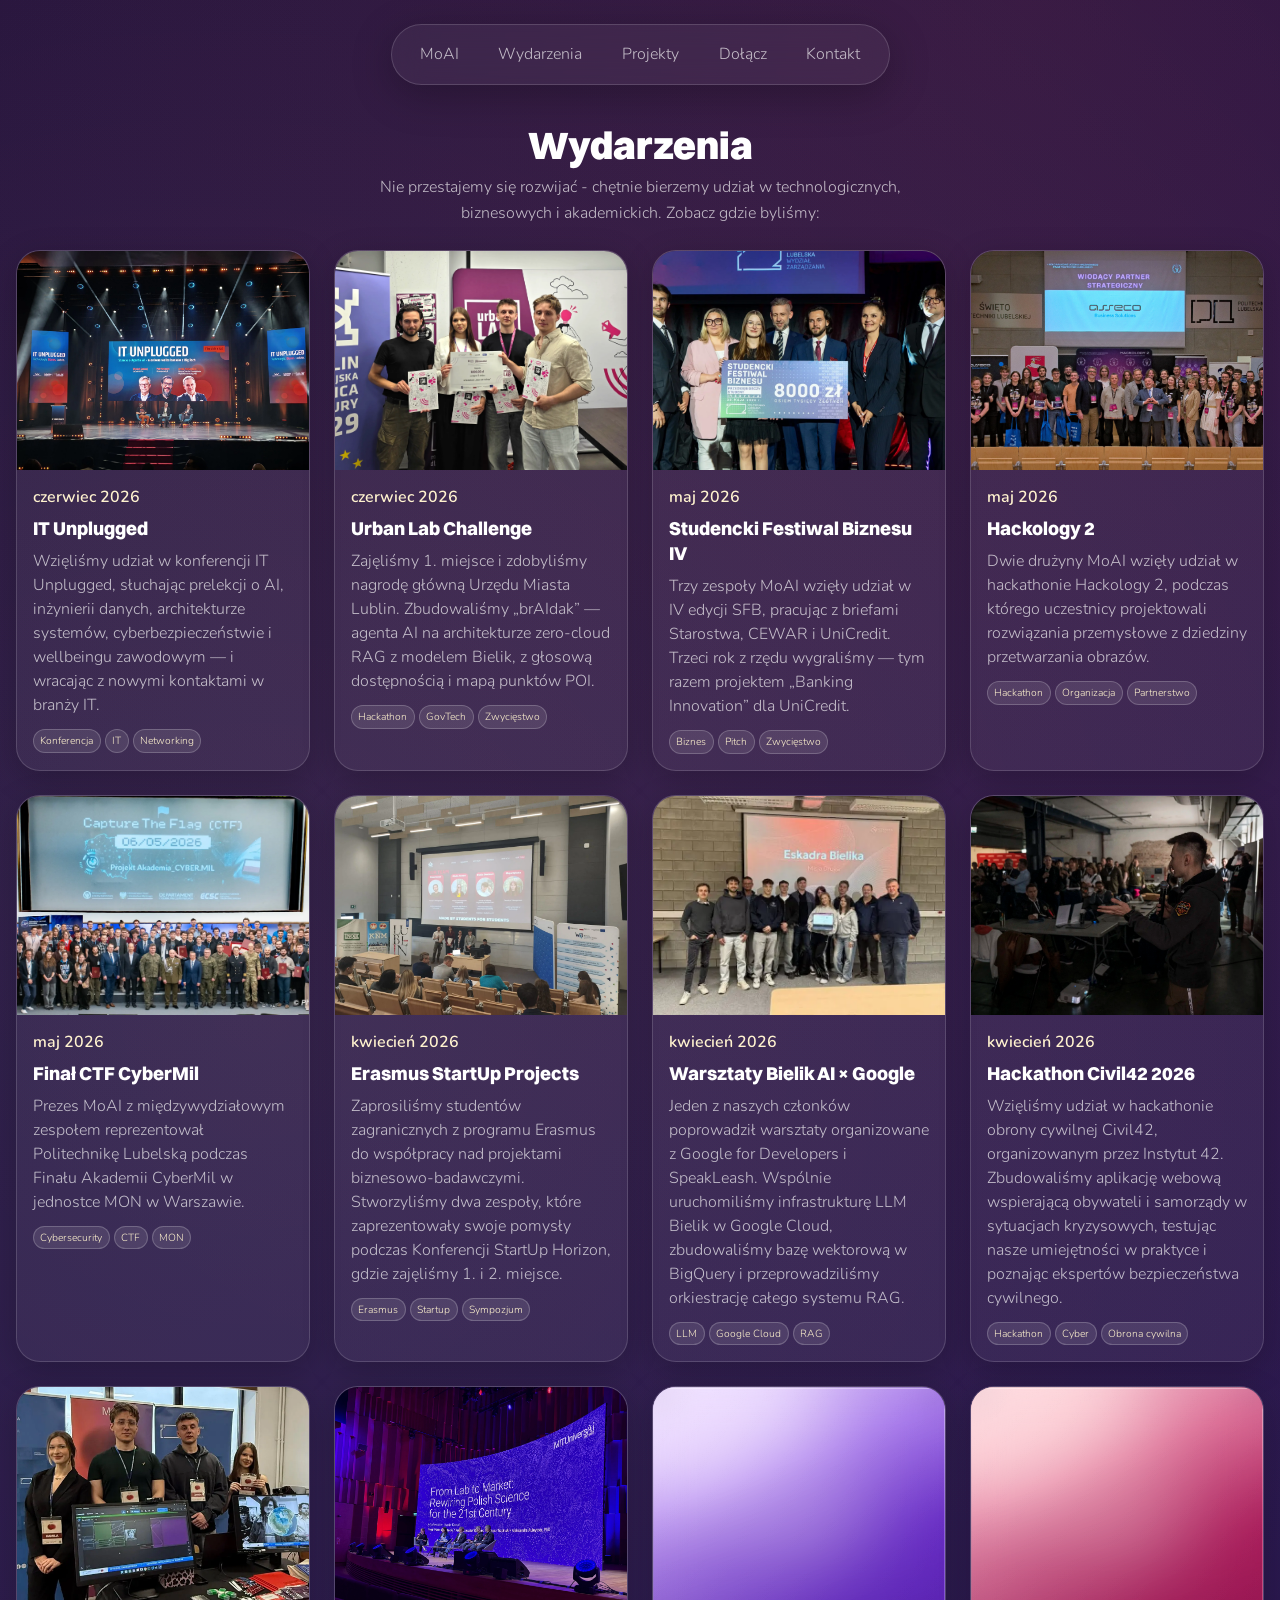
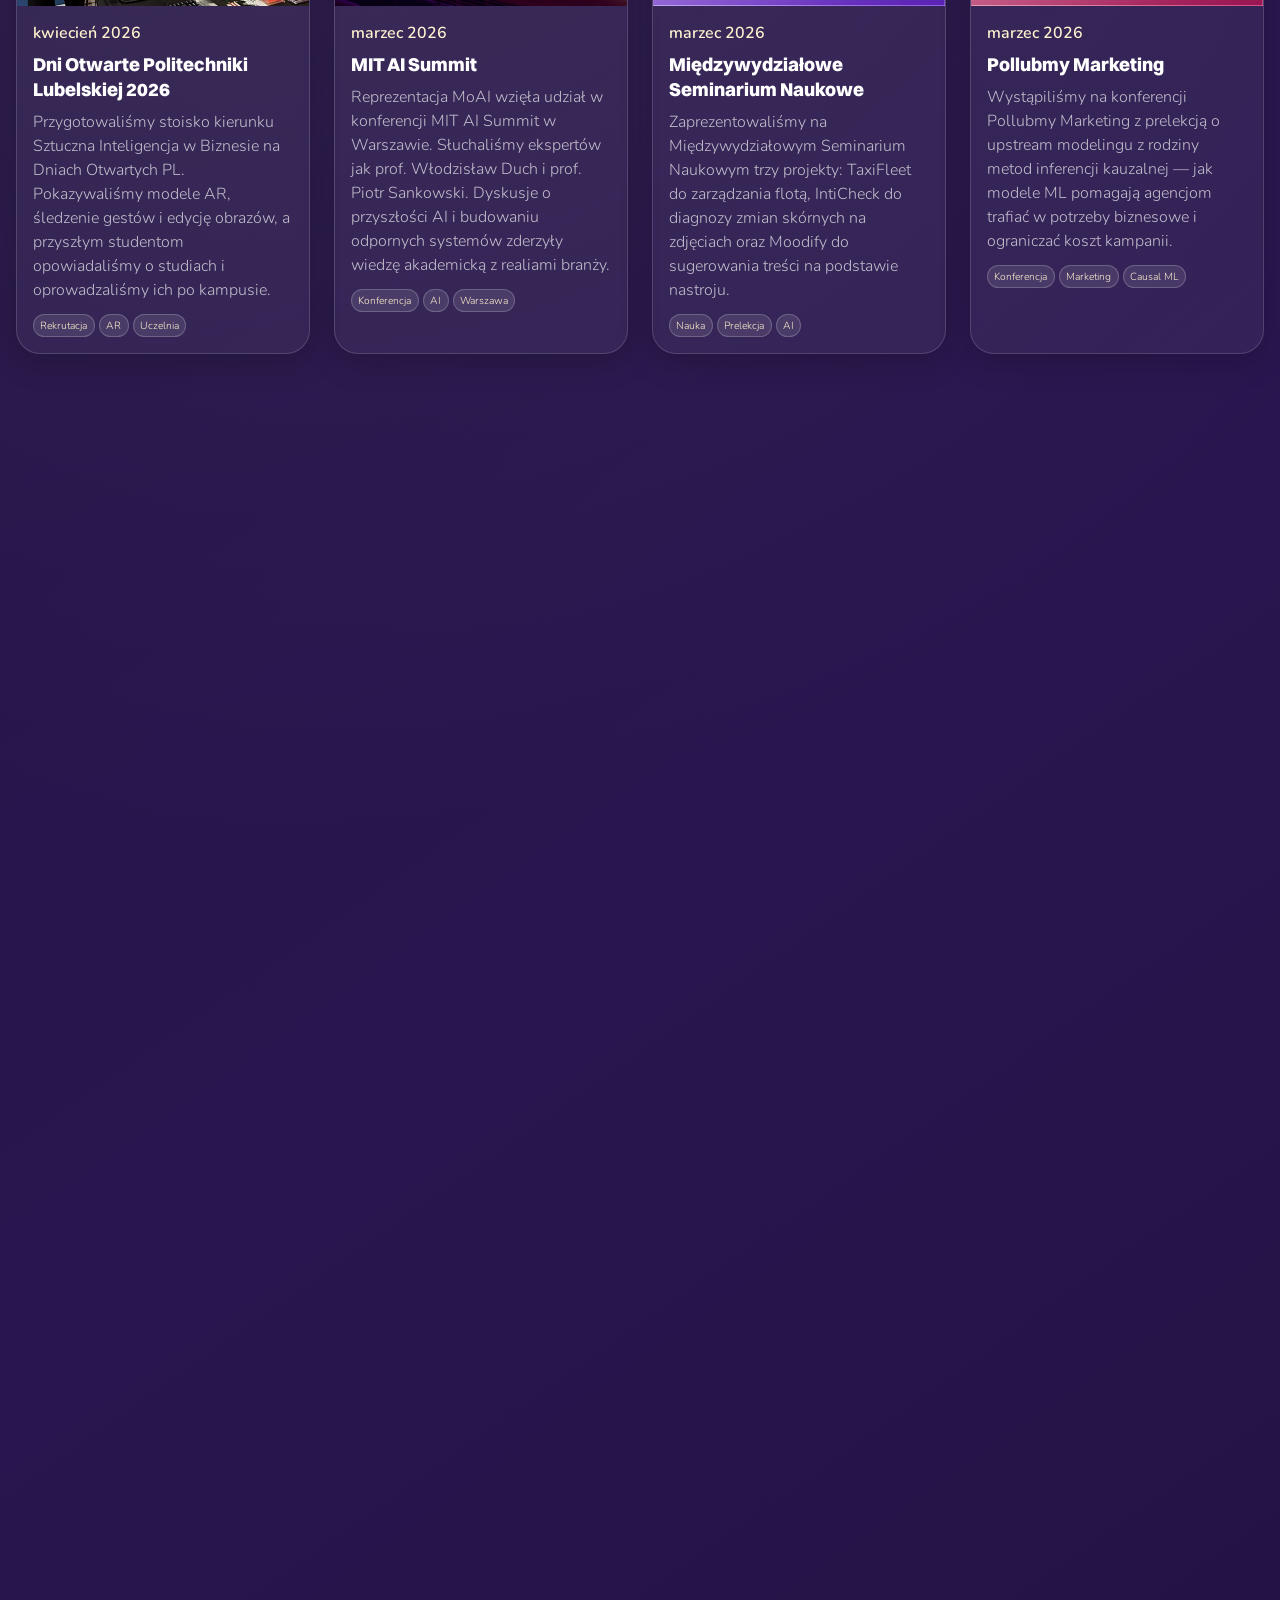
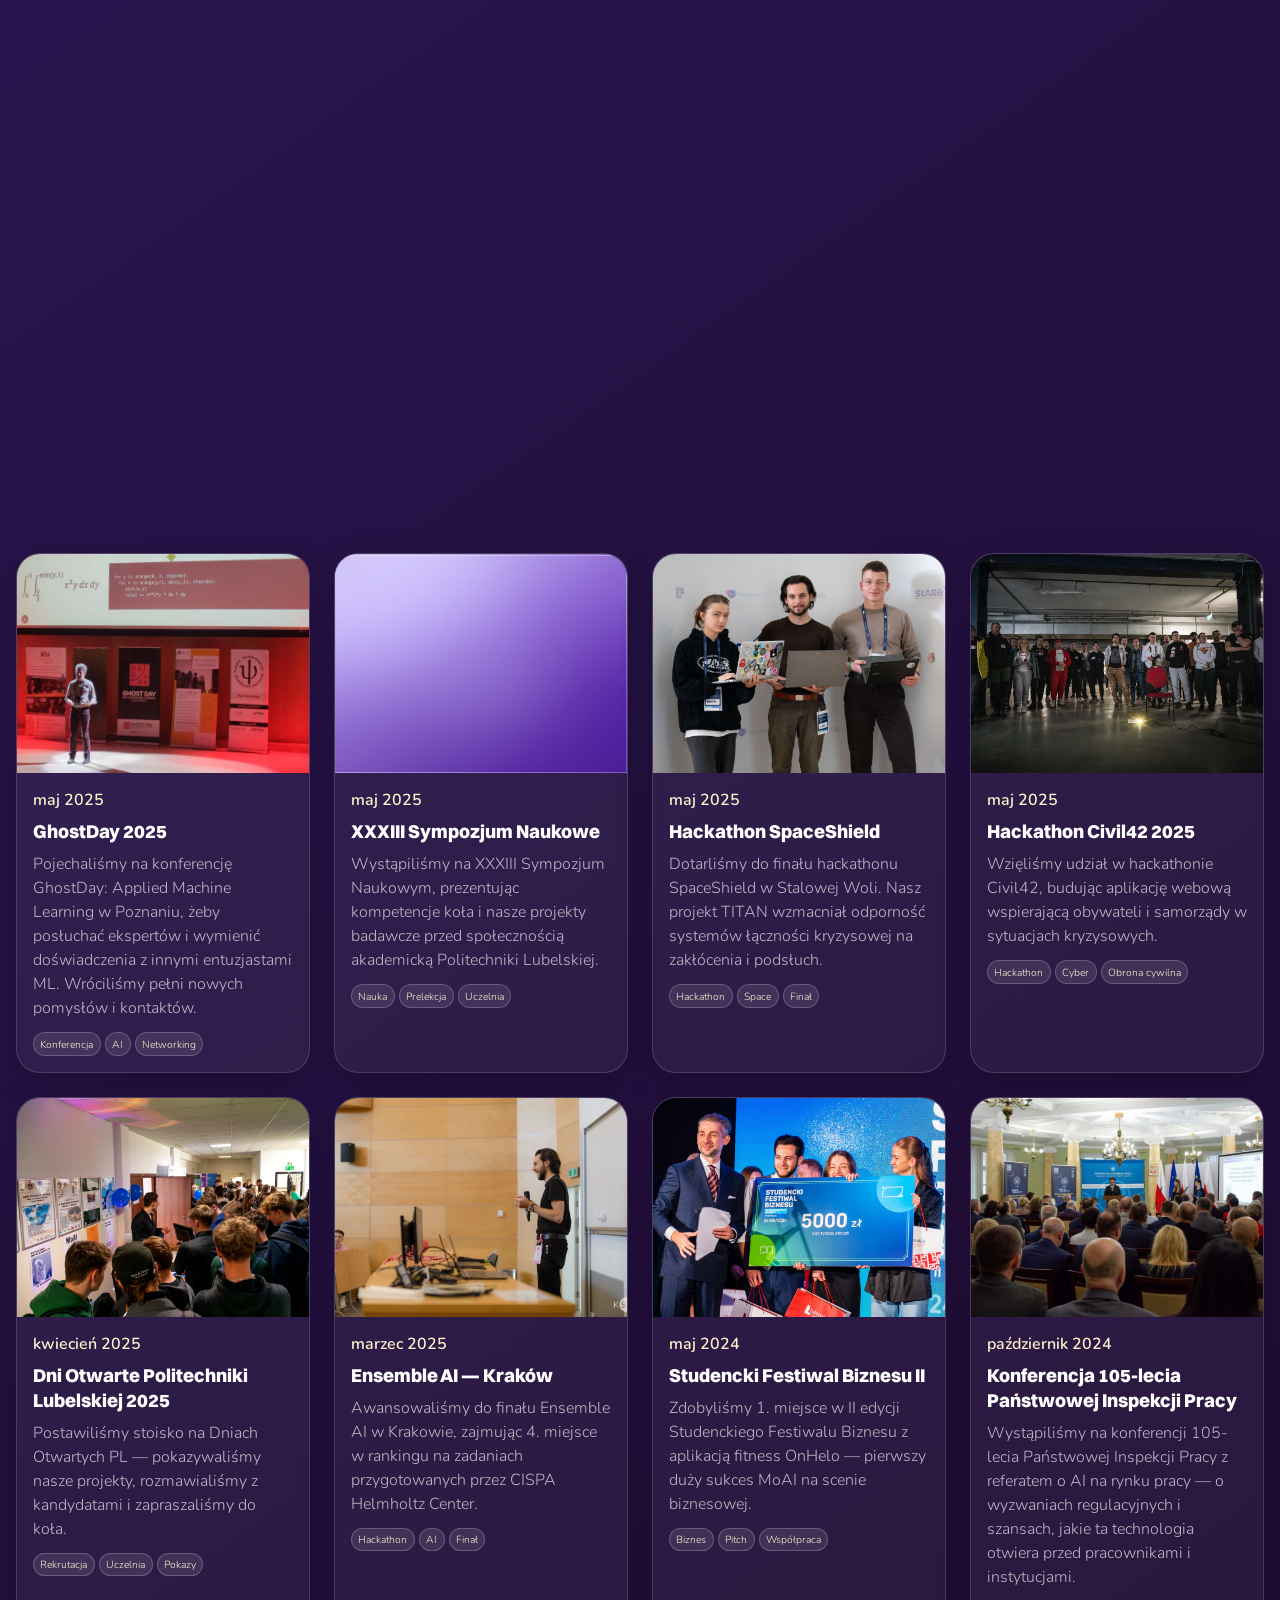
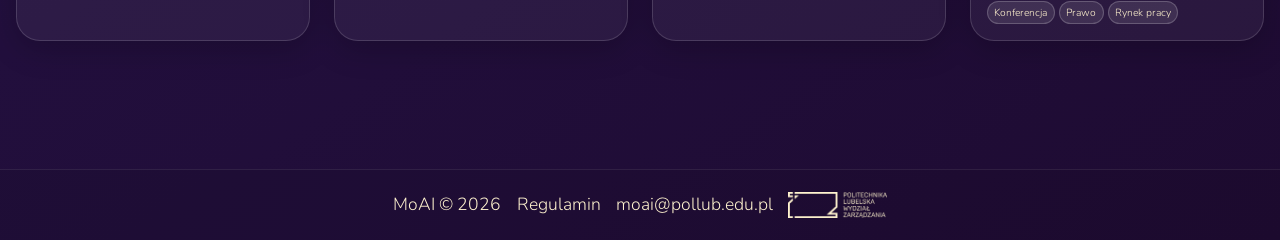
==== commit 5374c1c6: "Keep nav on the homepage and stop writing # into the address bar - Revert Wydarzenia/Projekty nav li" ====
--- a/events/index.html
+++ b/events/index.html
@@ -40,8 +40,8 @@
     <nav class="nav">
       <div class="nav__links">
         <a href="/" class="nav__link">MoAI</a>
-        <a href="/events/" class="nav__link">Wydarzenia</a>
-        <a href="/projects/" class="nav__link">Projekty</a>
+        <a href="/#events" class="nav__link">Wydarzenia</a>
+        <a href="/#projects" class="nav__link">Projekty</a>
         <a href="/#join" class="nav__link">Dołącz</a>
         <a href="/#contact" class="nav__link">Kontakt</a>
       </div>
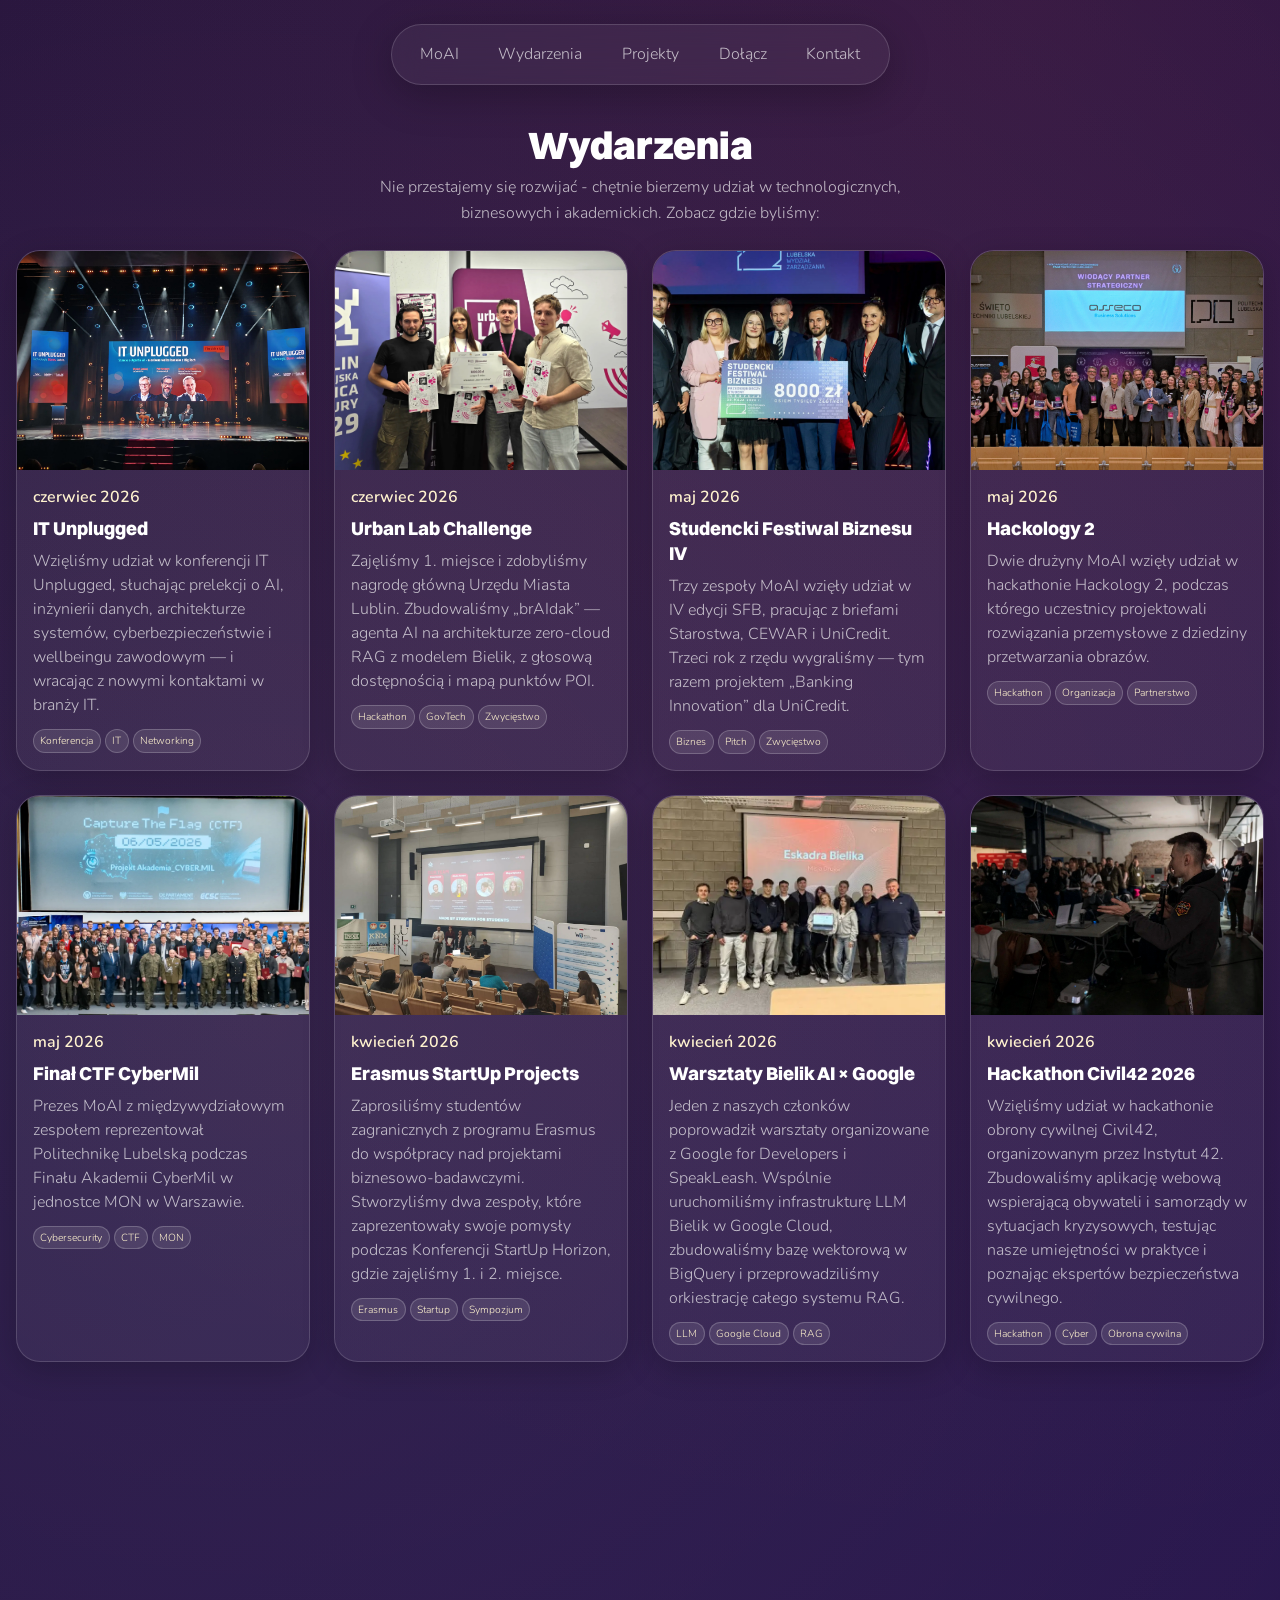
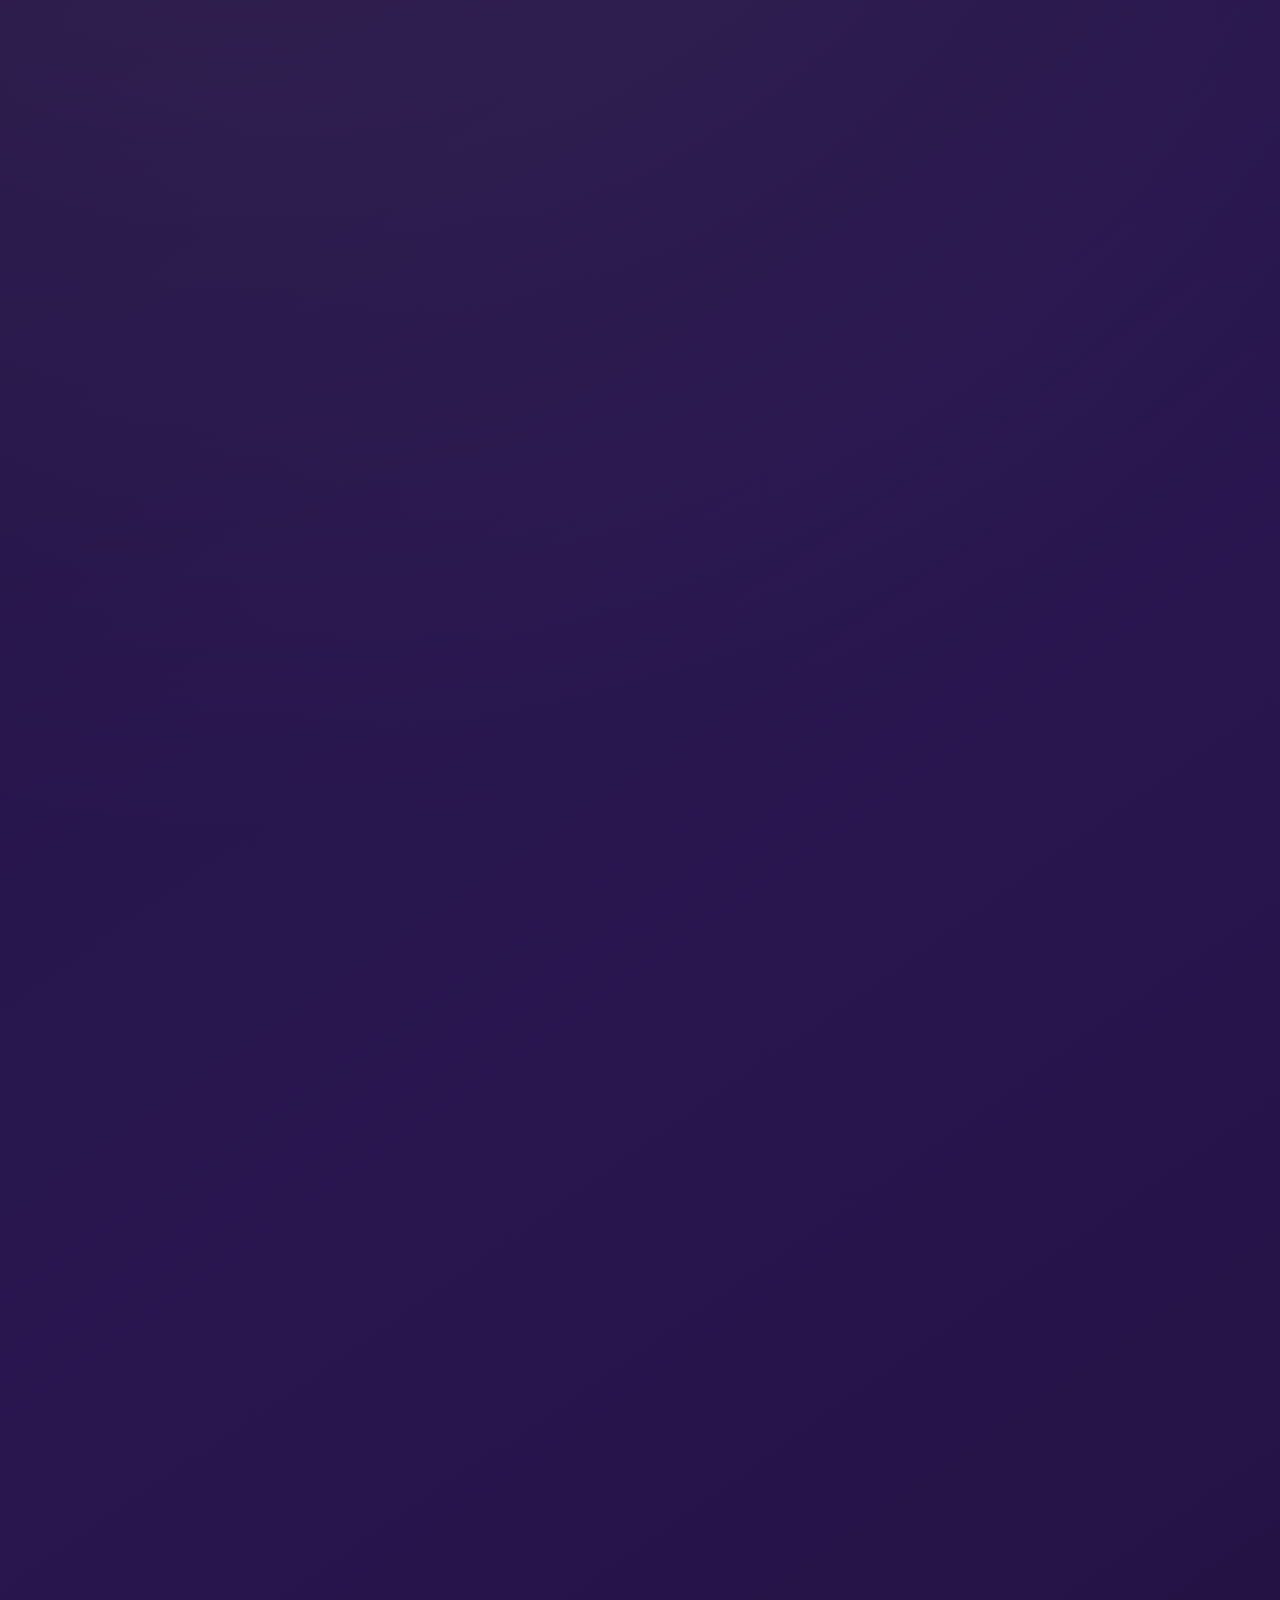
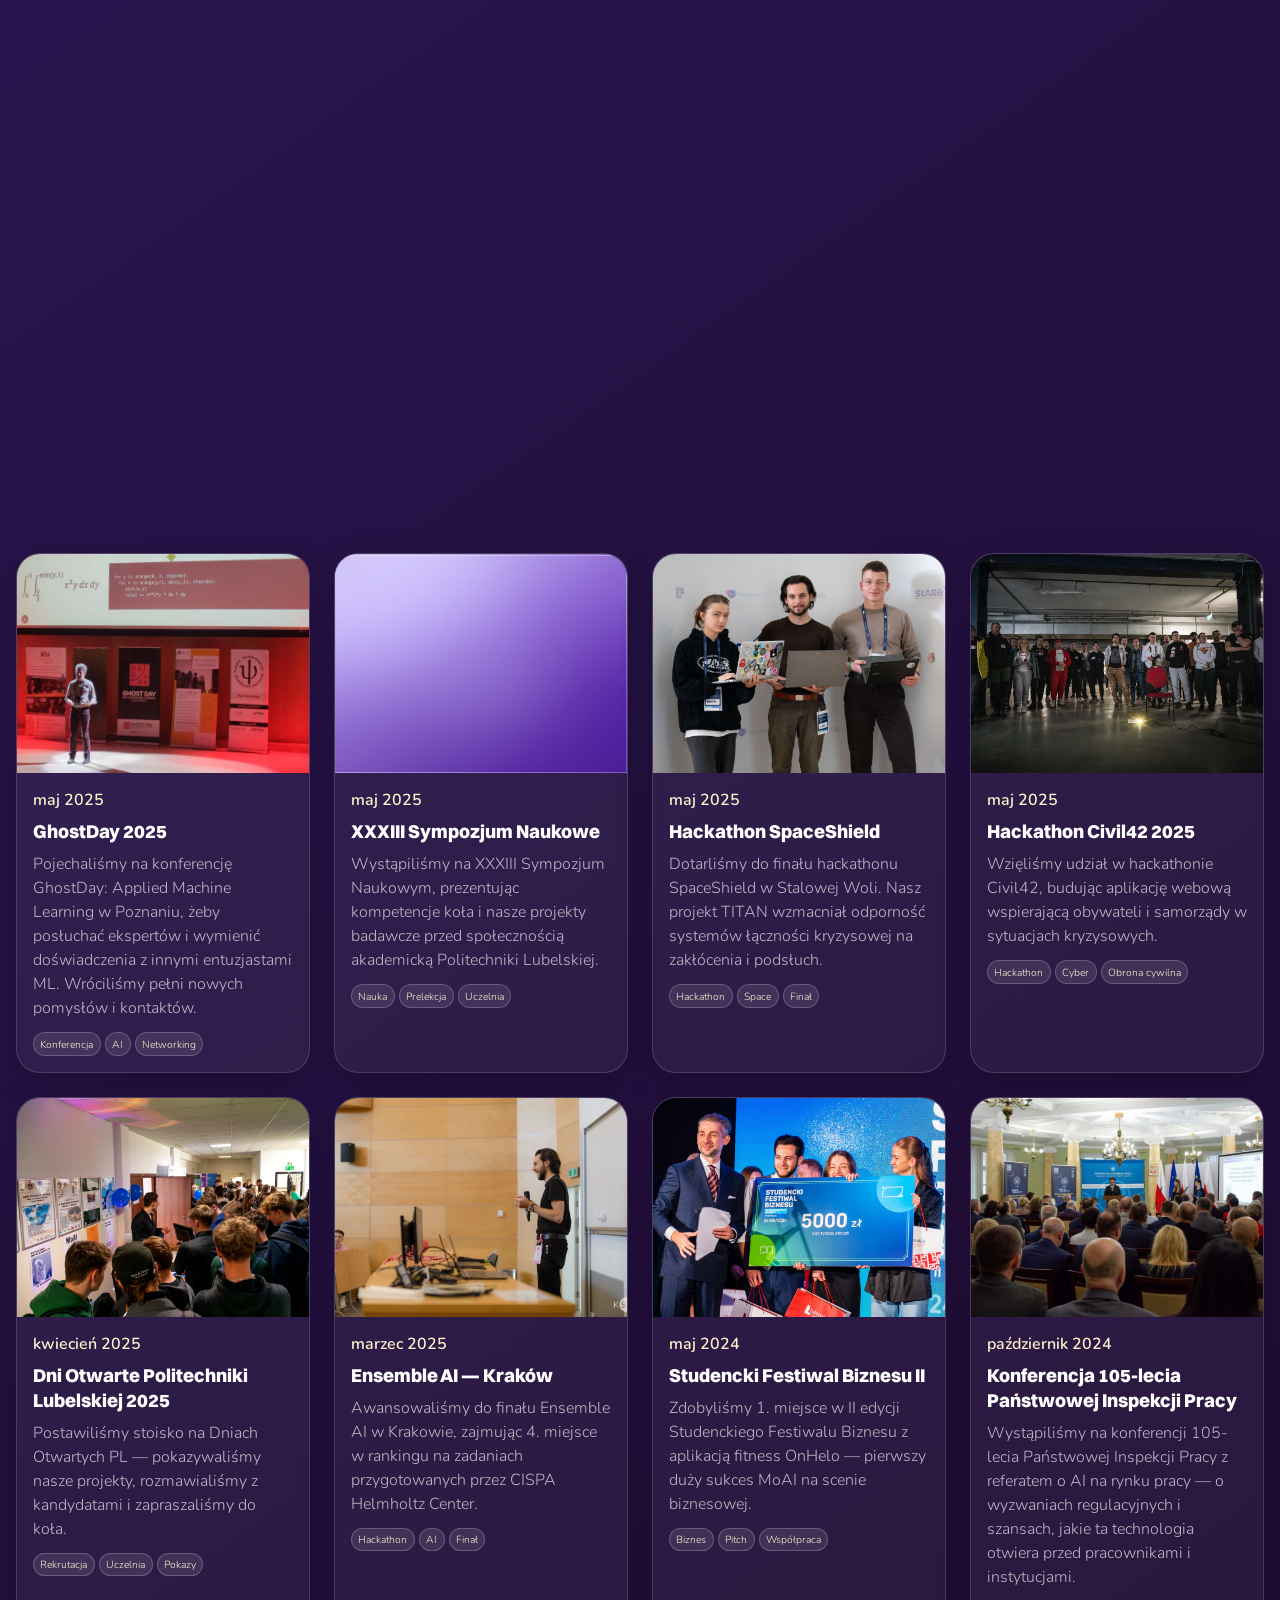
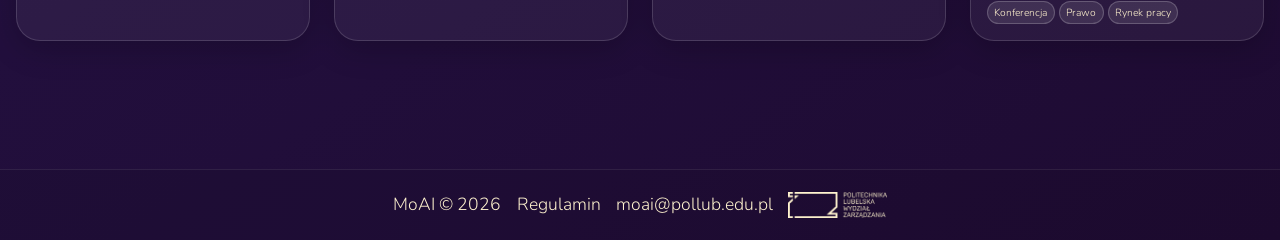
==== commit 9e6ee028: "Switch link preview to custom PNG and align Google site name Point og:image and twitter:image at the" ====
--- a/events/index.html
+++ b/events/index.html
@@ -4,11 +4,19 @@
   <meta charset="UTF-8">
   <meta name="viewport" content="width=device-width, initial-scale=1.0">
   <meta name="description" content="Wydarzenia MoAI Politechnika Lubelska: konkursy, hackathony, konferencje naukowe i warsztaty organizowane przez Koło Naukowe Sztucznej Inteligencji.">
-  <meta property="og:site_name" content="MoAI - Koło Naukowe Sztucznej Inteligencji">
+  <meta property="og:site_name" content="Koło Naukowe MoAI">
   <meta property="og:title" content="MoAI - Wydarzenia">
   <meta property="og:description" content="Konkursy, hackathony, konferencje naukowe i warsztaty Koła Naukowego MoAI na Politechnice Lubelskiej.">
-  <meta property="og:image" content="https://moai-pl.github.io/images/mics/moai_head.webp">
+  <meta property="og:image" content="https://moai-pl.github.io/images/mics/moai_og.png">
+  <meta property="og:image:width" content="1200">
+  <meta property="og:image:height" content="630">
+  <meta property="og:image:type" content="image/png">
+  <meta property="og:image:alt" content="Koło Naukowe MoAI">
   <meta property="og:url" content="https://moai-pl.github.io/events/">
+  <meta name="twitter:card" content="summary_large_image">
+  <meta name="twitter:title" content="MoAI - Wydarzenia">
+  <meta name="twitter:description" content="Konkursy, hackathony, konferencje naukowe i warsztaty Koła Naukowego MoAI na Politechnice Lubelskiej.">
+  <meta name="twitter:image" content="https://moai-pl.github.io/images/mics/moai_og.png">
   <meta name="theme-color" content="#291650">
   <title>MoAI - Wydarzenia</title>
   <link rel="canonical" href="https://moai-pl.github.io/events/">
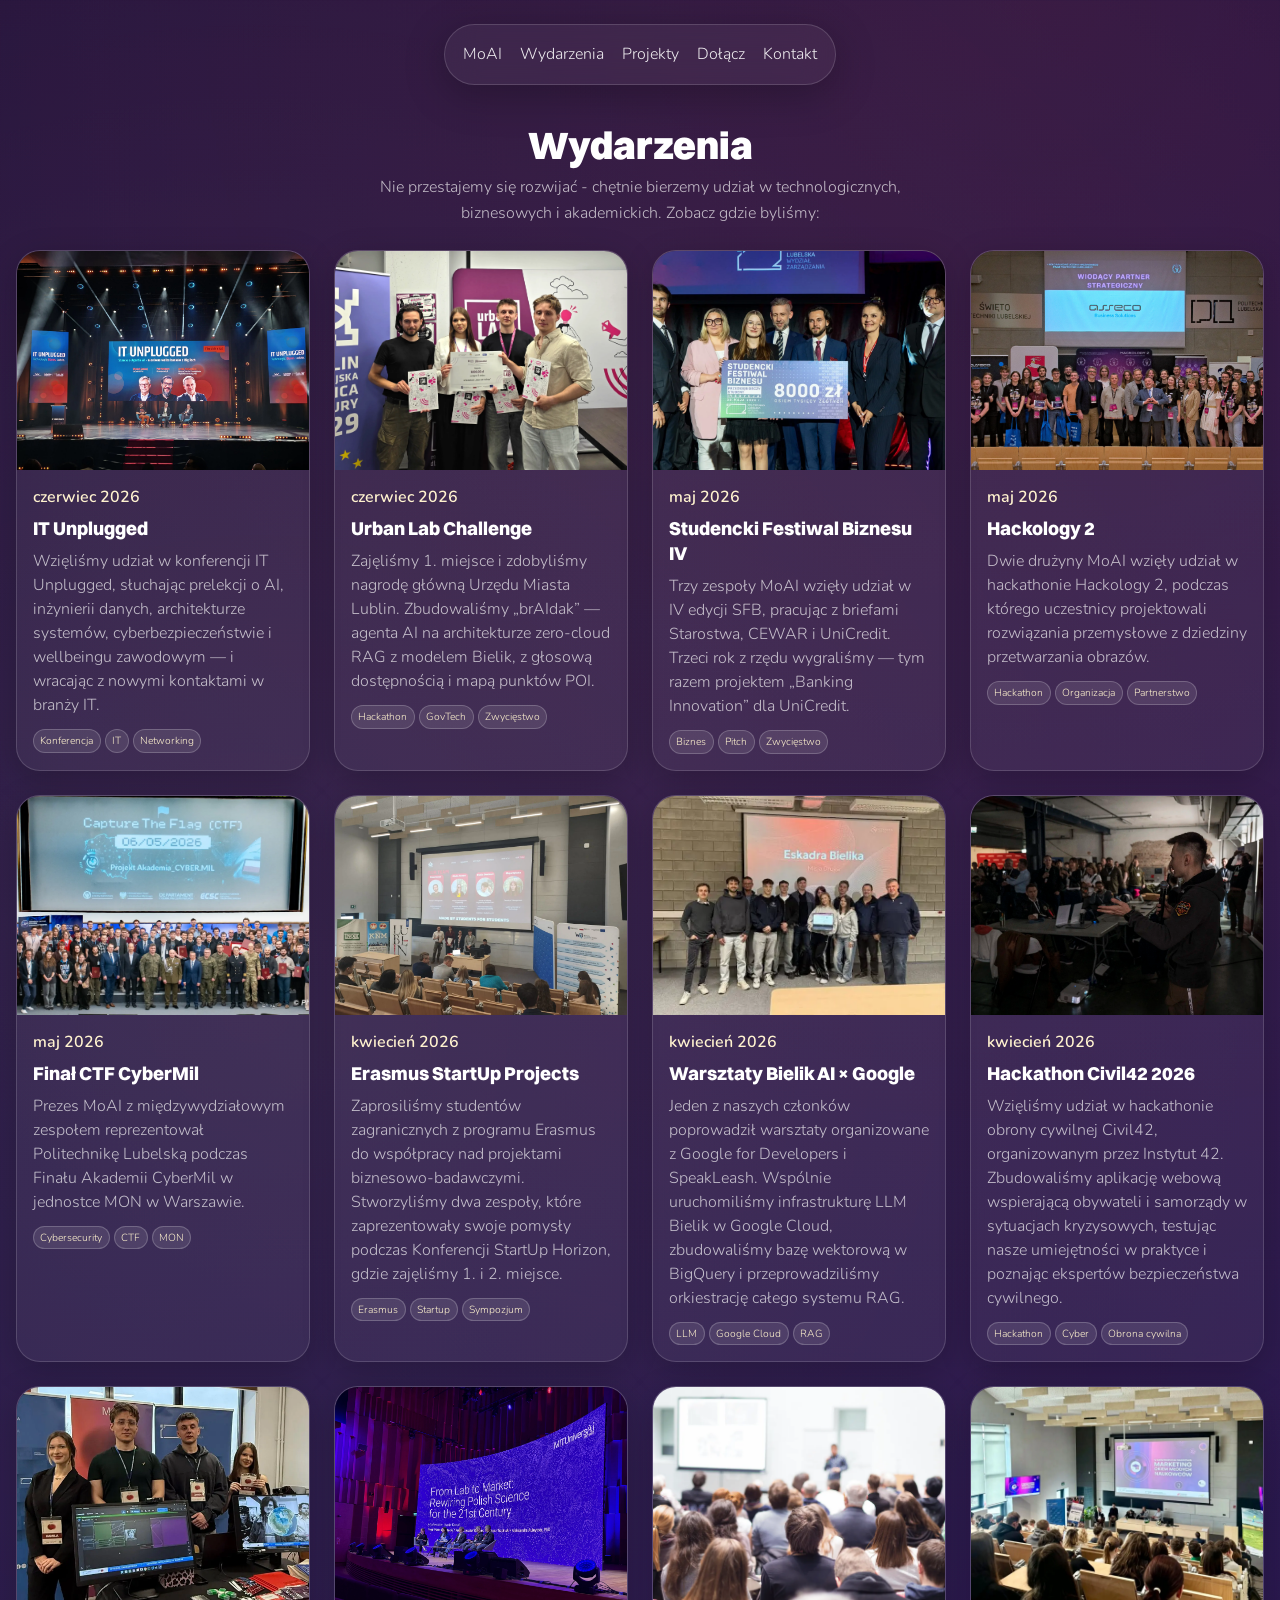
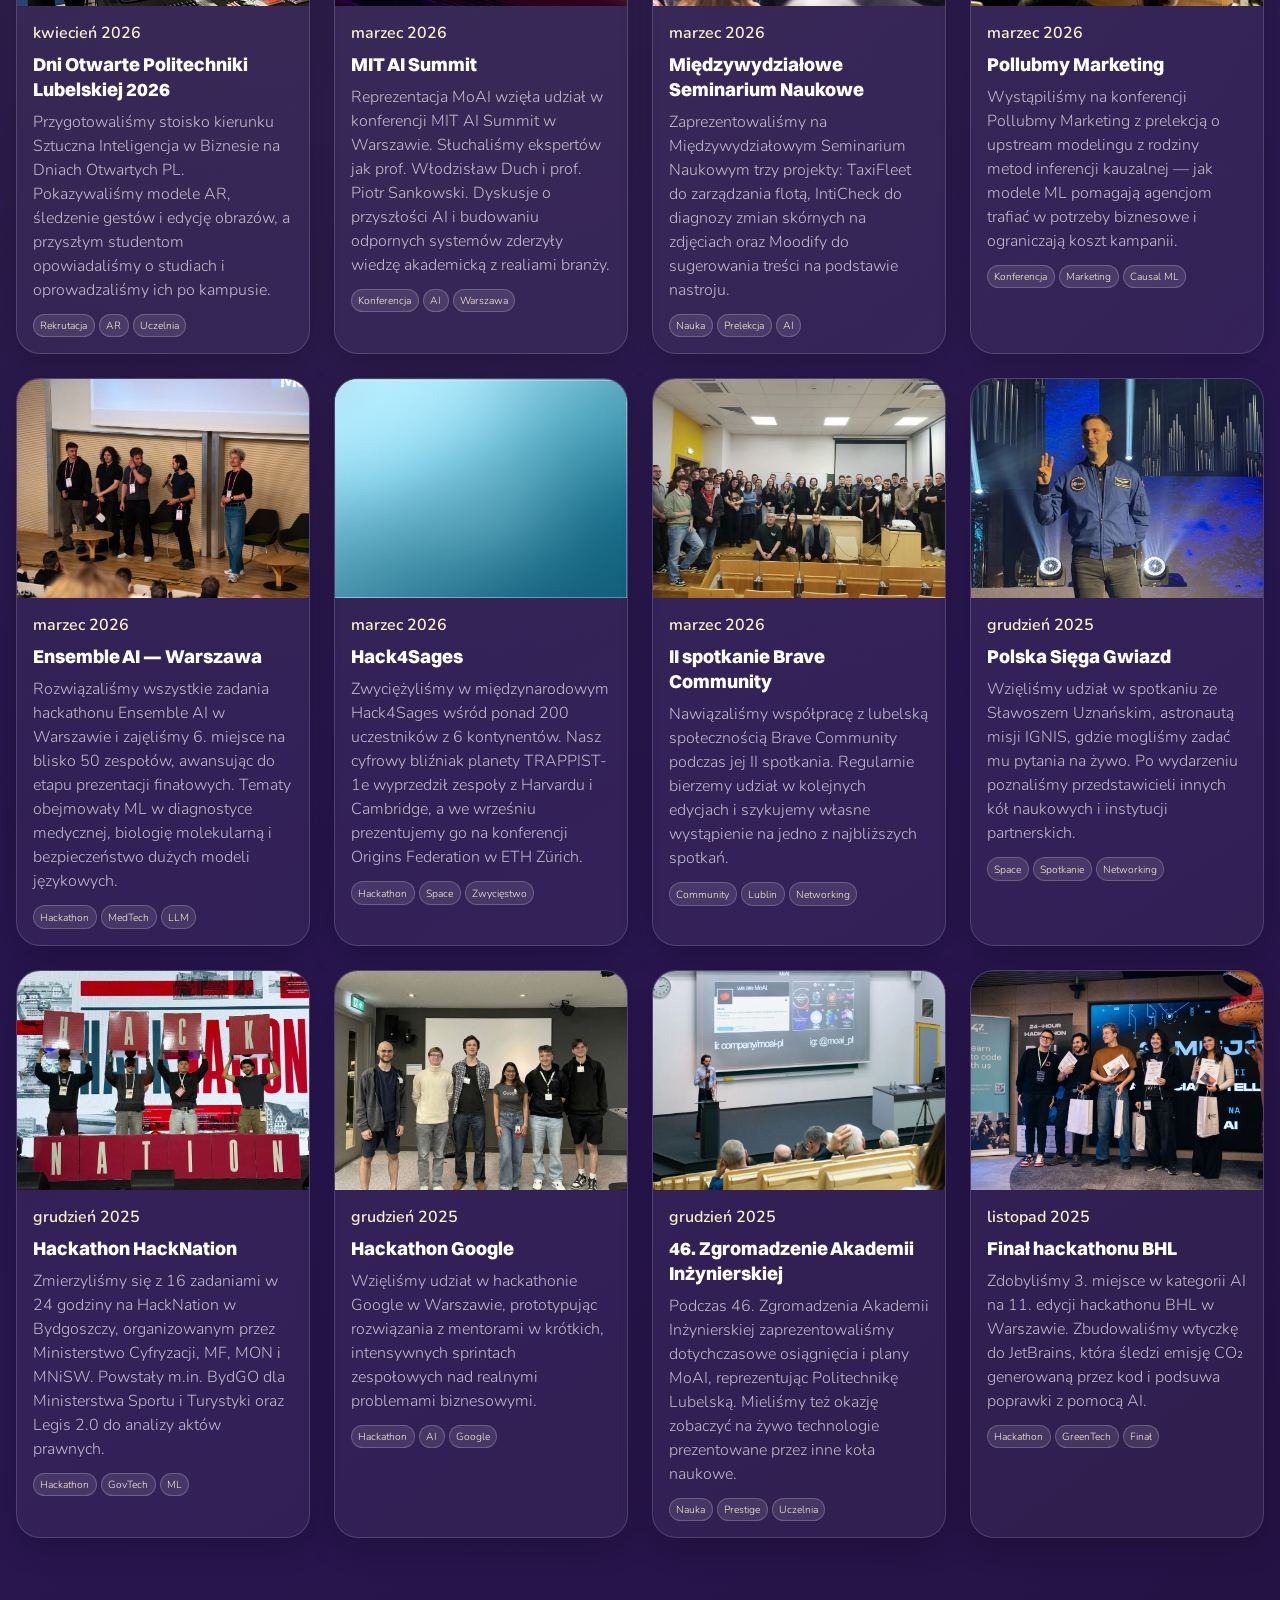
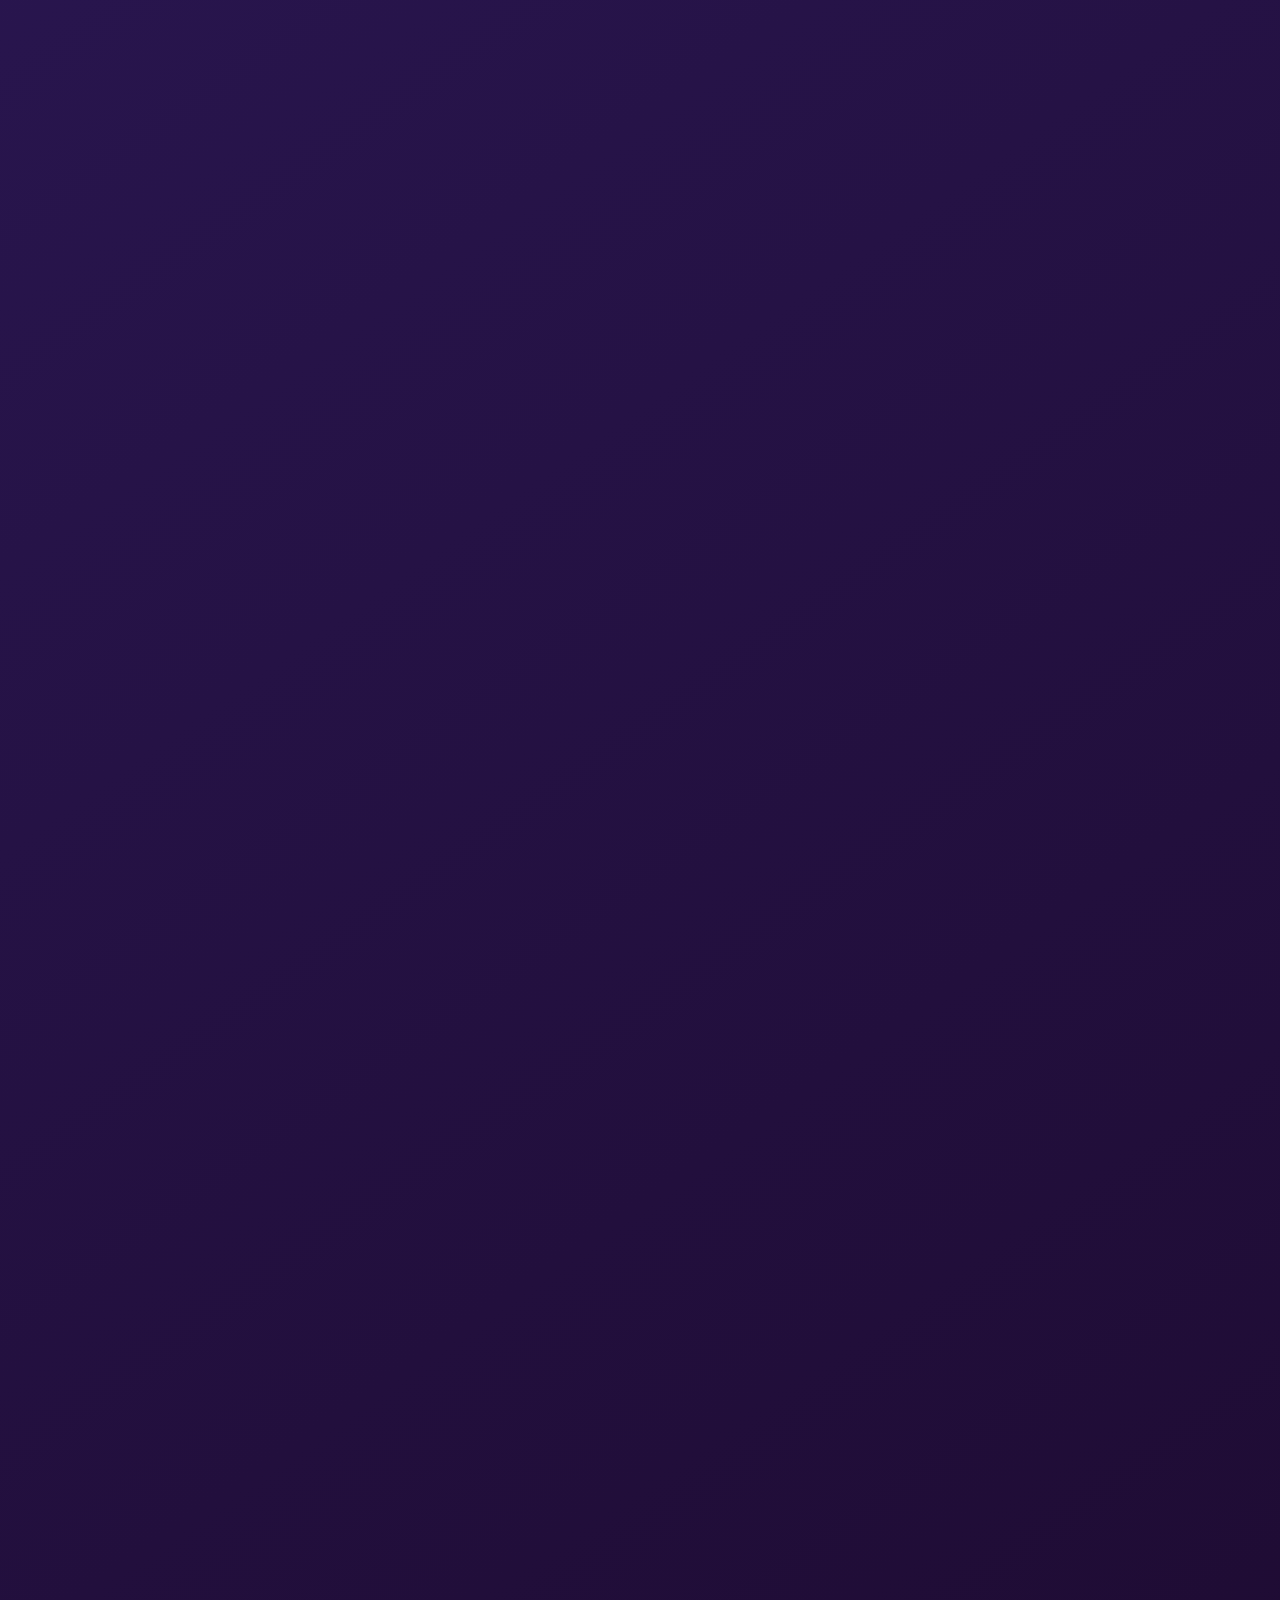
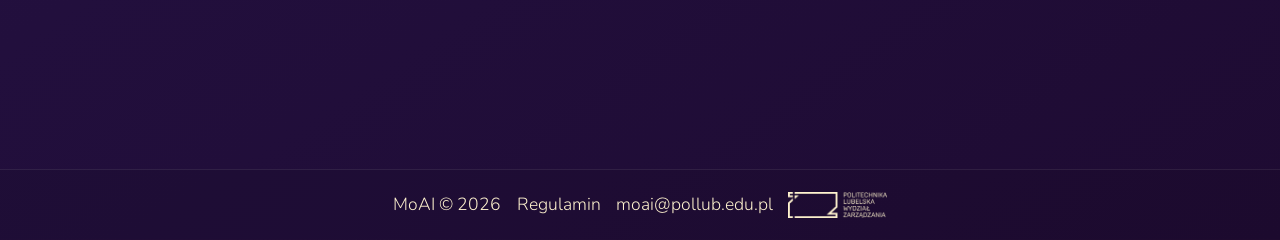
==== commit 18710482: "Tighten mobile nav alignment and raise contrast while scrolling Match the bar to card width on small" ====
--- a/events/index.html
+++ b/events/index.html
@@ -3,6 +3,7 @@
 <head>
   <meta charset="UTF-8">
   <meta name="viewport" content="width=device-width, initial-scale=1.0">
+  <meta name="color-scheme" content="dark">
   <meta name="description" content="Wydarzenia MoAI Politechnika Lubelska: konkursy, hackathony, konferencje naukowe i warsztaty organizowane przez Koło Naukowe Sztucznej Inteligencji.">
   <meta property="og:site_name" content="Koło Naukowe MoAI">
   <meta property="og:title" content="MoAI - Wydarzenia">
--- a/styles.css
+++ b/styles.css
@@ -40,6 +40,7 @@
 }
 
 :root {
+	color-scheme: dark;
 	--bg-primary: #291650;
 	--text-primary: #ffffff;
 	--text-secondary: rgba(255, 255, 255, 0.7);
@@ -81,6 +82,8 @@
 }
 
 html {
+	background-color: var(--bg-primary);
+	color-scheme: dark;
 	scroll-behavior: smooth;
 	scroll-padding-top: var(--nav-offset);
 	scrollbar-width: thin;
@@ -497,38 +500,50 @@
 }
 
 .nav {
+	--nav-gutter: clamp(0.7rem, 1.4vw, 1.15rem);
 	pointer-events: auto;
 	display: flex;
 	align-items: center;
 	width: fit-content;
 	max-width: 100%;
-	padding: 0.5rem clamp(0.65rem, 1.2vw, 1.5rem);
+	padding: 0.5rem var(--nav-gutter);
 	background: var(--surface-1);
 	backdrop-filter: blur(16px);
 	-webkit-backdrop-filter: blur(16px);
 	border: 1px solid var(--glass-border);
 	border-radius: var(--radius-pill);
 	box-shadow: var(--shadow-2);
+	transition: background 220ms ease, border-color 220ms ease, box-shadow 220ms ease;
+}
+
+.nav.is-scrolled {
+	background: rgba(10, 4, 26, 0.82);
+	border-color: rgba(255, 255, 255, 0.22);
+	box-shadow: 0 12px 40px rgba(0, 0, 0, 0.45);
 }
 
 .nav__links {
 	display: flex;
 	align-items: center;
-	justify-content: space-between;
+	justify-content: flex-start;
 	width: 100%;
-	gap: clamp(0.35rem, 1.1vw, 1rem);
+	gap: var(--nav-gutter);
 }
 
 .nav__link {
 	flex: 0 1 auto;
 	min-width: 0;
-	padding: 0.65rem clamp(0.45rem, 1vw, 0.9rem);
+	padding: 0.65rem 0;
 	border-radius: var(--radius-pill);
-	color: var(--text-secondary);
+	color: rgba(255, 255, 255, 0.92);
 	font-weight: 500;
 	white-space: nowrap;
 	text-align: center;
 	transition: background var(--transition), color var(--transition);
+}
+
+.nav.is-scrolled .nav__link {
+	color: #ffffff;
 }
 
 .nav__link:hover {
@@ -1245,16 +1260,16 @@
 	.nav {
 		width: fit-content;
 		max-width: 100%;
-		padding: 0.4rem 0.7rem;
+		padding: 0.4rem var(--nav-gutter);
 	}
 
 	.nav__links {
 		width: auto;
-		gap: 0.45rem;
+		gap: var(--nav-gutter);
 	}
 
 	.nav__link {
-		padding: 0.5rem 0.55rem;
+		padding: 0.5rem 0;
 		font-size: 0.9rem;
 	}
 
@@ -1283,23 +1298,24 @@
 
 	.nav-shell {
 		inset: var(--space-sm) 0 auto;
-		padding-inline: var(--space-sm);
+		padding-inline: var(--space-md);
 	}
 
 	.nav {
 		width: 100%;
-		padding: 0.35rem 0.7rem;
+		max-width: 100%;
+		padding: 0.35rem 0;
 	}
 
 	.nav__links {
 		width: 100%;
-		justify-content: space-between;
+		justify-content: space-evenly;
 		gap: 0;
 	}
 
 	.nav__link {
 		flex: 0 1 auto;
-		padding: 0.5rem 0.15rem;
+		padding: 0.5rem 0;
 		font-size: 0.78rem;
 		overflow: hidden;
 		text-overflow: ellipsis;
@@ -1394,6 +1410,10 @@
 
 	body[data-page="index"] #hero {
 		padding-top: var(--space-xl);
+	}
+
+	body[data-page="index"] #hero .display .hero-title__line {
+		display: block;
 	}
 
 	body[data-page="index"] #hero .stack--row {
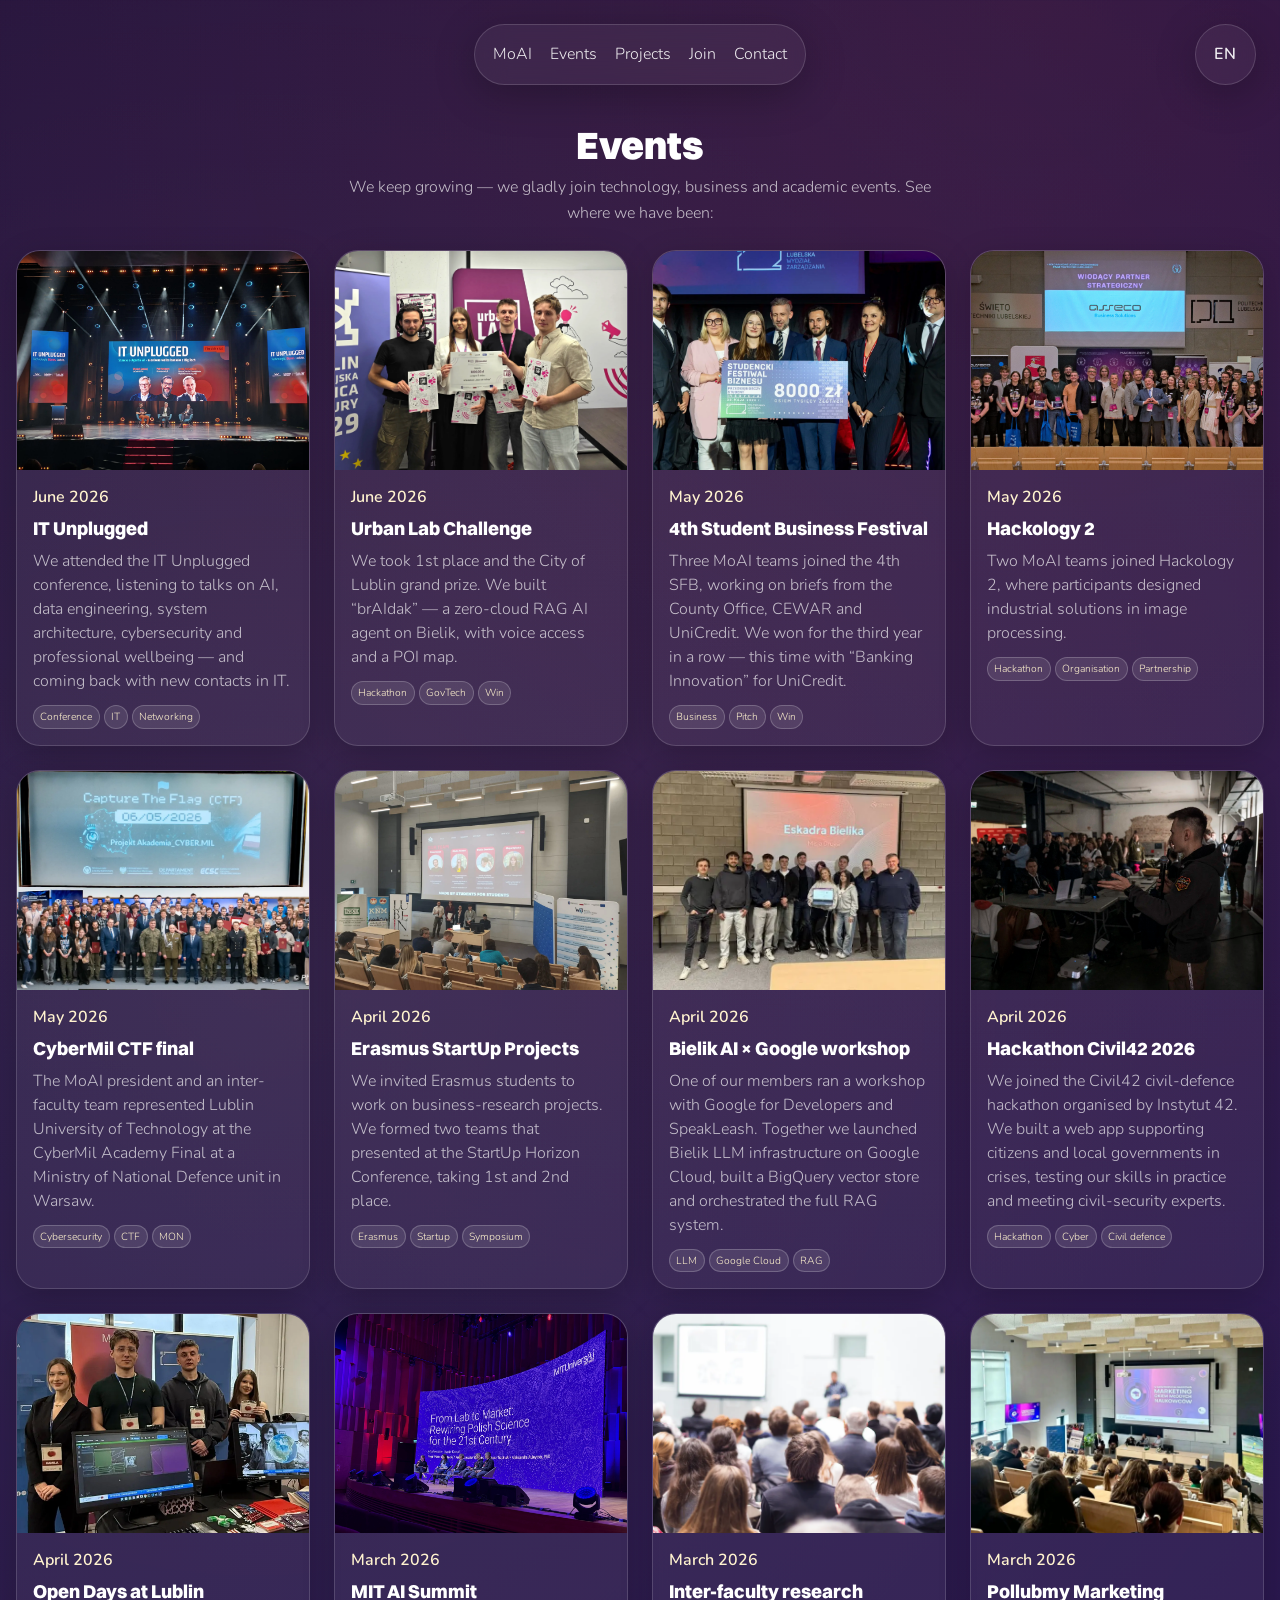
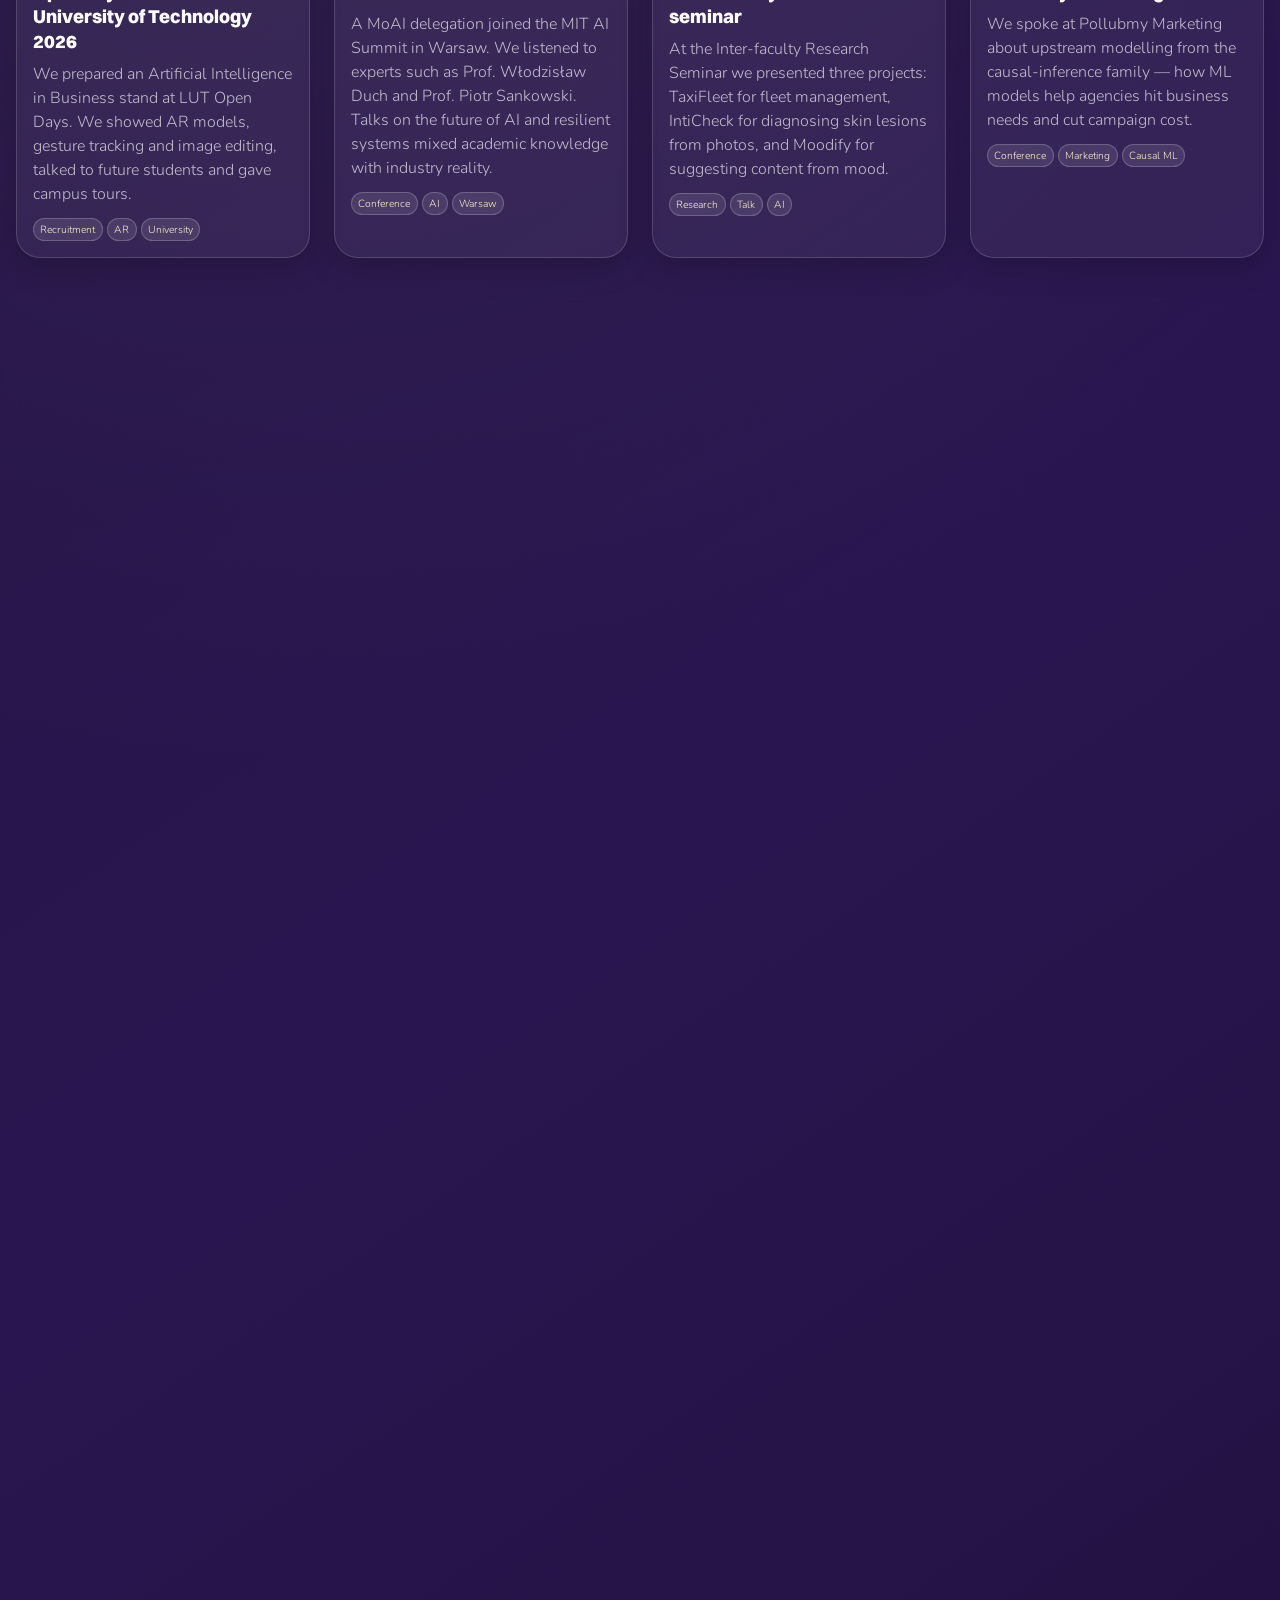
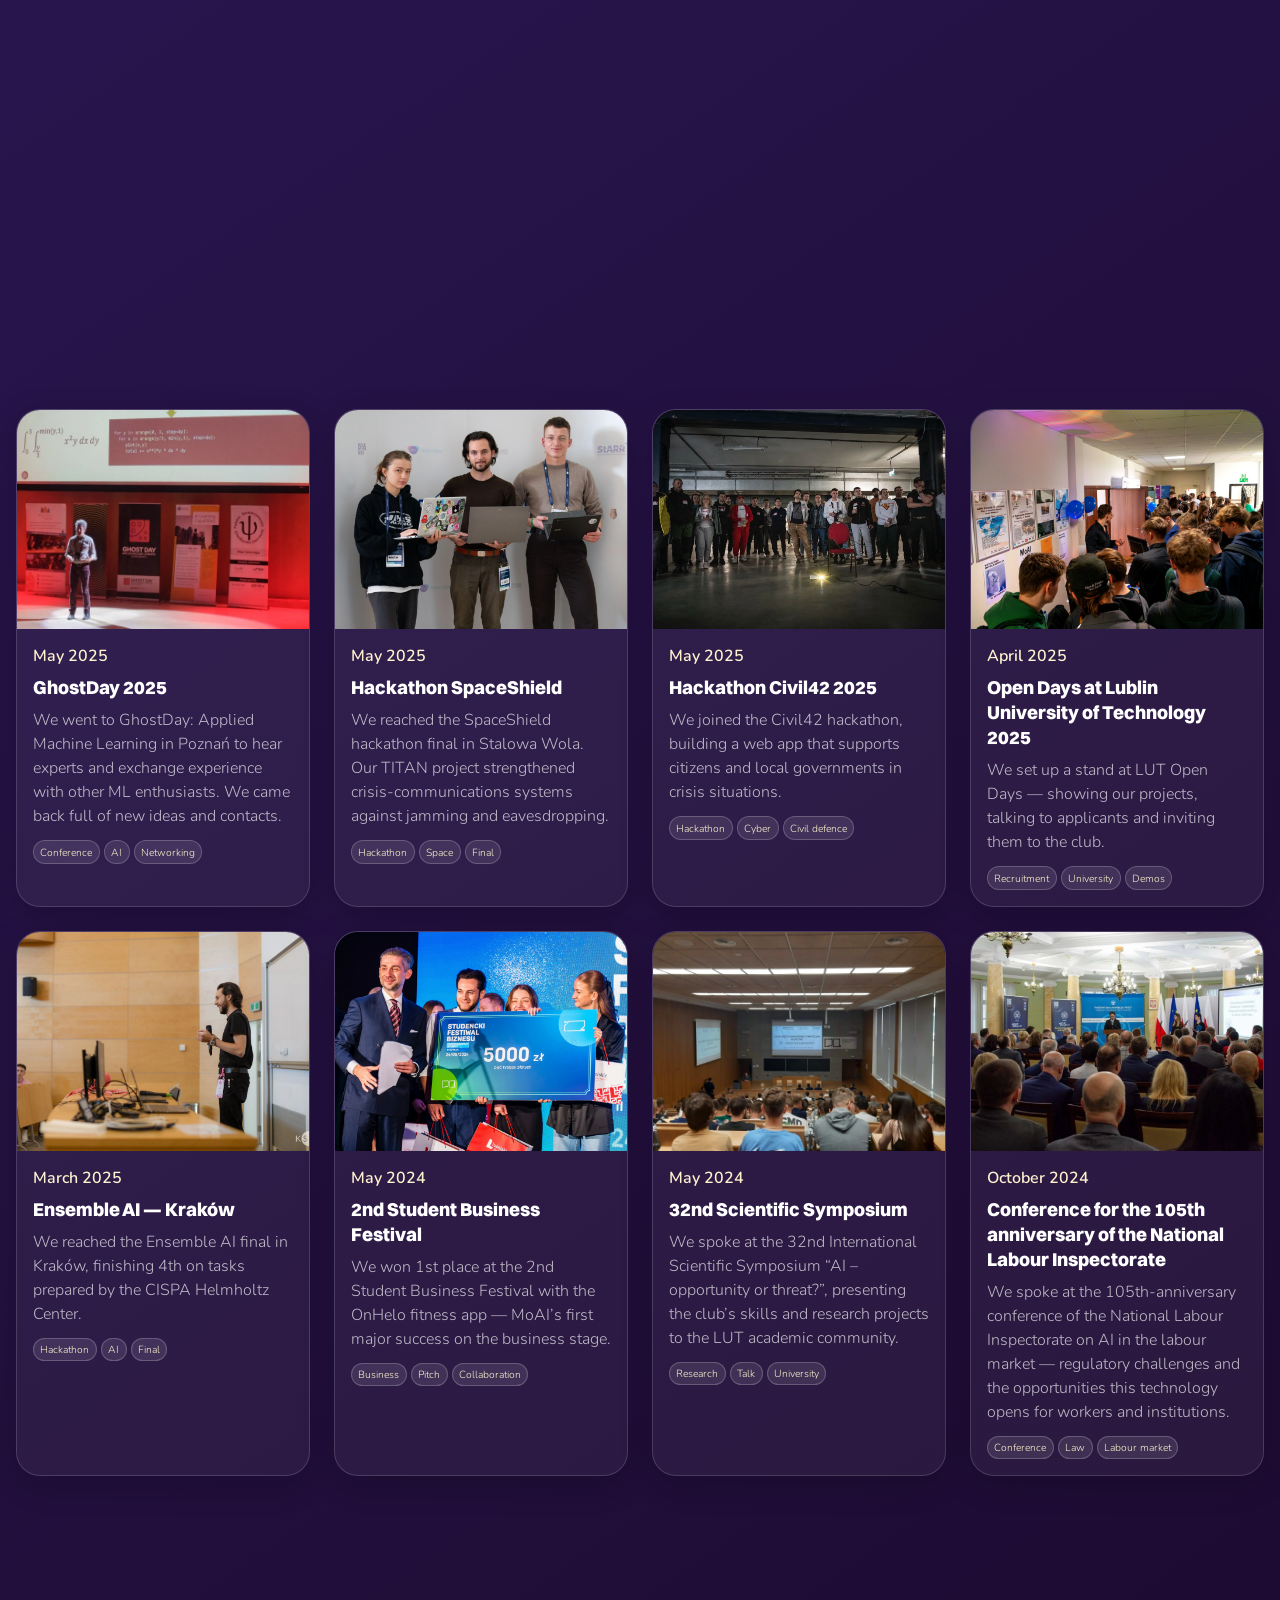
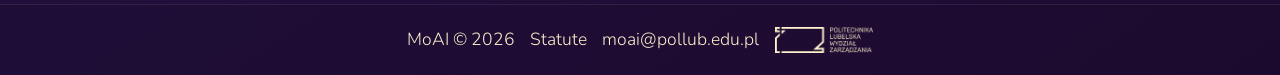
==== commit 429a2ee3: "Add English locale, geo language detect, and mobile copy tweaks Break the hero lead before the unive" ====
--- a/events/index.html
+++ b/events/index.html
@@ -27,10 +27,24 @@
   <link rel="apple-touch-icon" sizes="180x180" href="../icons/apple-touch-icon.png">
   <link rel="manifest" href="../icons/site.webmanifest">
   <link rel="stylesheet" href="../styles.css">
+  <script>
+    (function () {
+      var lang = 'en';
+      try {
+        var saved = localStorage.getItem('moai-lang');
+        if (saved === 'pl' || saved === 'en') lang = saved;
+        else if (Intl.DateTimeFormat().resolvedOptions().timeZone === 'Europe/Warsaw') lang = 'pl';
+      } catch (e) {
+        lang = 'pl';
+      }
+      document.documentElement.lang = lang;
+      document.documentElement.setAttribute('data-lang', lang);
+    })();
+  </script>
 </head>
 <body data-page="events">
   <div id="top"></div>
-  <div id="preloader" class="preloader" aria-label="Trwa ładowanie strony" role="status">
+  <div id="preloader" class="preloader" data-i18n-aria="preloader" aria-label="Trwa ładowanie strony" role="status">
     <div class="preloader__glass">
       <span class="preloader__dot">M</span>
       <span class="preloader__dot">o</span>
@@ -49,20 +63,22 @@
     <nav class="nav">
       <div class="nav__links">
         <a href="/" class="nav__link">MoAI</a>
-        <a href="/#events" class="nav__link">Wydarzenia</a>
-        <a href="/#projects" class="nav__link">Projekty</a>
-        <a href="/#join" class="nav__link">Dołącz</a>
-        <a href="/#contact" class="nav__link">Kontakt</a>
+        <a href="/#events" class="nav__link" data-i18n="nav.events">Wydarzenia</a>
+        <a href="/#projects" class="nav__link" data-i18n="nav.projects">Projekty</a>
+        <a href="/#join" class="nav__link" data-i18n="nav.join">Dołącz</a>
+        <a href="/#contact" class="nav__link" data-i18n="nav.contact">Kontakt</a>
+        <button type="button" class="nav__link lang-toggle lang-toggle--nav" data-lang-toggle aria-label="Switch to English">PL</button>
       </div>
     </nav>
+    <button type="button" class="lang-toggle lang-toggle--corner" data-lang-toggle aria-label="Switch to English">PL</button>
   </header>
 
   <main class="page">
     <section class="section" aria-labelledby="events-gallery-title">
       <div class="section__header">
         <div>
-          <h2 id="events-gallery-title">Wydarzenia</h2>
-          <p class="muted">Nie przestajemy się rozwijać - chętnie bierzemy udział w technologicznych, biznesowych i akademickich. Zobacz gdzie byliśmy:</p>
+          <h2 id="events-gallery-title" data-i18n="events.pageTitle">Wydarzenia</h2>
+          <p class="muted" data-i18n="events.pageBody">Nie przestajemy się rozwijać - chętnie bierzemy udział w technologicznych, biznesowych i akademickich. Zobacz gdzie byliśmy:</p>
         </div>
       </div>
       <div id="projects-grid" class="cards cards--three" aria-live="polite"></div>
@@ -72,13 +88,14 @@
   <footer class="footer">
     <div class="footer__inner">
       <span>MoAI © <span data-current-year>2026</span></span>
-      <a class="footer__link" href="../assets/Statut_MoAI.pdf" target="_blank">Regulamin</a>
+      <a class="footer__link" href="../assets/Statut_MoAI.pdf" target="_blank" data-i18n="footer.rules">Regulamin</a>
       <a class="footer__link" href="mailto:moai@pollub.edu.pl">moai@pollub.edu.pl</a>
       <a class="footer__logo" href="https://wz.pollub.pl/" target="_blank" rel="noopener">
-        <img src="../icons/logo_wz.webp" alt="Wydział Zarządzania Politechniki Lubelskiej" loading="lazy">
+        <img src="../icons/logo_wz.webp" alt="Wydział Zarządzania Politechniki Lubelskiej" loading="lazy" data-i18n-alt="footer.wz">
       </a>
     </div>
   </footer>
+  <script src="../i18n.js" defer></script>
   <script src="../scripts.js" defer></script>
   <script data-goatcounter="https://moai-pl.goatcounter.com/count" async src="https://gc.zgo.at/count.js"></script>
 </body>
--- a/styles.css
+++ b/styles.css
@@ -492,8 +492,9 @@
 .nav-shell {
 	position: fixed;
 	inset: var(--space-lg) 0 auto;
-	display: flex;
-	justify-content: center;
+	display: grid;
+	grid-template-columns: 1fr auto 1fr;
+	align-items: stretch;
 	z-index: 10;
 	pointer-events: none;
 	padding-inline: var(--space-lg);
@@ -501,6 +502,7 @@
 
 .nav {
 	--nav-gutter: clamp(0.7rem, 1.4vw, 1.15rem);
+	grid-column: 2;
 	pointer-events: auto;
 	display: flex;
 	align-items: center;
@@ -513,10 +515,11 @@
 	border: 1px solid var(--glass-border);
 	border-radius: var(--radius-pill);
 	box-shadow: var(--shadow-2);
-	transition: background 220ms ease, border-color 220ms ease, box-shadow 220ms ease;
-}
-
-.nav.is-scrolled {
+	transition: background 220ms ease, border-color 220ms ease, box-shadow 220ms ease, color 220ms ease;
+}
+
+.nav.is-scrolled,
+.nav-shell.is-scrolled .lang-toggle--corner {
 	background: rgba(10, 4, 26, 0.82);
 	border-color: rgba(255, 255, 255, 0.22);
 	box-shadow: 0 12px 40px rgba(0, 0, 0, 0.45);
@@ -542,11 +545,55 @@
 	transition: background var(--transition), color var(--transition);
 }
 
-.nav.is-scrolled .nav__link {
+.nav.is-scrolled .nav__link,
+.nav-shell.is-scrolled .lang-toggle--corner {
 	color: #ffffff;
 }
 
 .nav__link:hover {
+	color: var(--accent-ivory);
+	background: var(--surface-hover);
+}
+
+button.nav__link {
+	background: none;
+	border: 0;
+	cursor: pointer;
+	font: inherit;
+	font-weight: 500;
+}
+
+.lang-toggle--nav {
+	display: none;
+}
+
+.lang-toggle--corner {
+	pointer-events: auto;
+	grid-column: 3;
+	justify-self: end;
+	align-self: stretch;
+	aspect-ratio: 1 / 1;
+	display: grid;
+	place-items: center;
+	height: auto;
+	width: auto;
+	margin: 0;
+	padding: 0;
+	border-radius: 50%;
+	border: 1px solid var(--glass-border);
+	background: var(--surface-1);
+	backdrop-filter: blur(16px);
+	-webkit-backdrop-filter: blur(16px);
+	box-shadow: var(--shadow-2);
+	color: rgba(255, 255, 255, 0.92);
+	font: inherit;
+	font-weight: 600;
+	letter-spacing: 0.04em;
+	cursor: pointer;
+	transition: background 220ms ease, border-color 220ms ease, box-shadow 220ms ease, color 220ms ease;
+}
+
+.lang-toggle--corner:hover {
 	color: var(--accent-ivory);
 	background: var(--surface-hover);
 }
@@ -1299,12 +1346,26 @@
 	.nav-shell {
 		inset: var(--space-sm) 0 auto;
 		padding-inline: var(--space-md);
+		display: flex;
+		justify-content: center;
+		grid-template-columns: none;
 	}
 
 	.nav {
+		grid-column: auto;
 		width: 100%;
 		max-width: 100%;
 		padding: 0.35rem 0;
+	}
+
+	.lang-toggle--corner {
+		display: none;
+	}
+
+	.lang-toggle--nav {
+		display: inline-flex;
+		align-items: center;
+		justify-content: center;
 	}
 
 	.nav__links {
@@ -1412,7 +1473,8 @@
 		padding-top: var(--space-xl);
 	}
 
-	body[data-page="index"] #hero .display .hero-title__line {
+	body[data-page="index"] #hero .display .hero-title__line,
+	body[data-page="index"] #hero .hero-lead__line {
 		display: block;
 	}
 
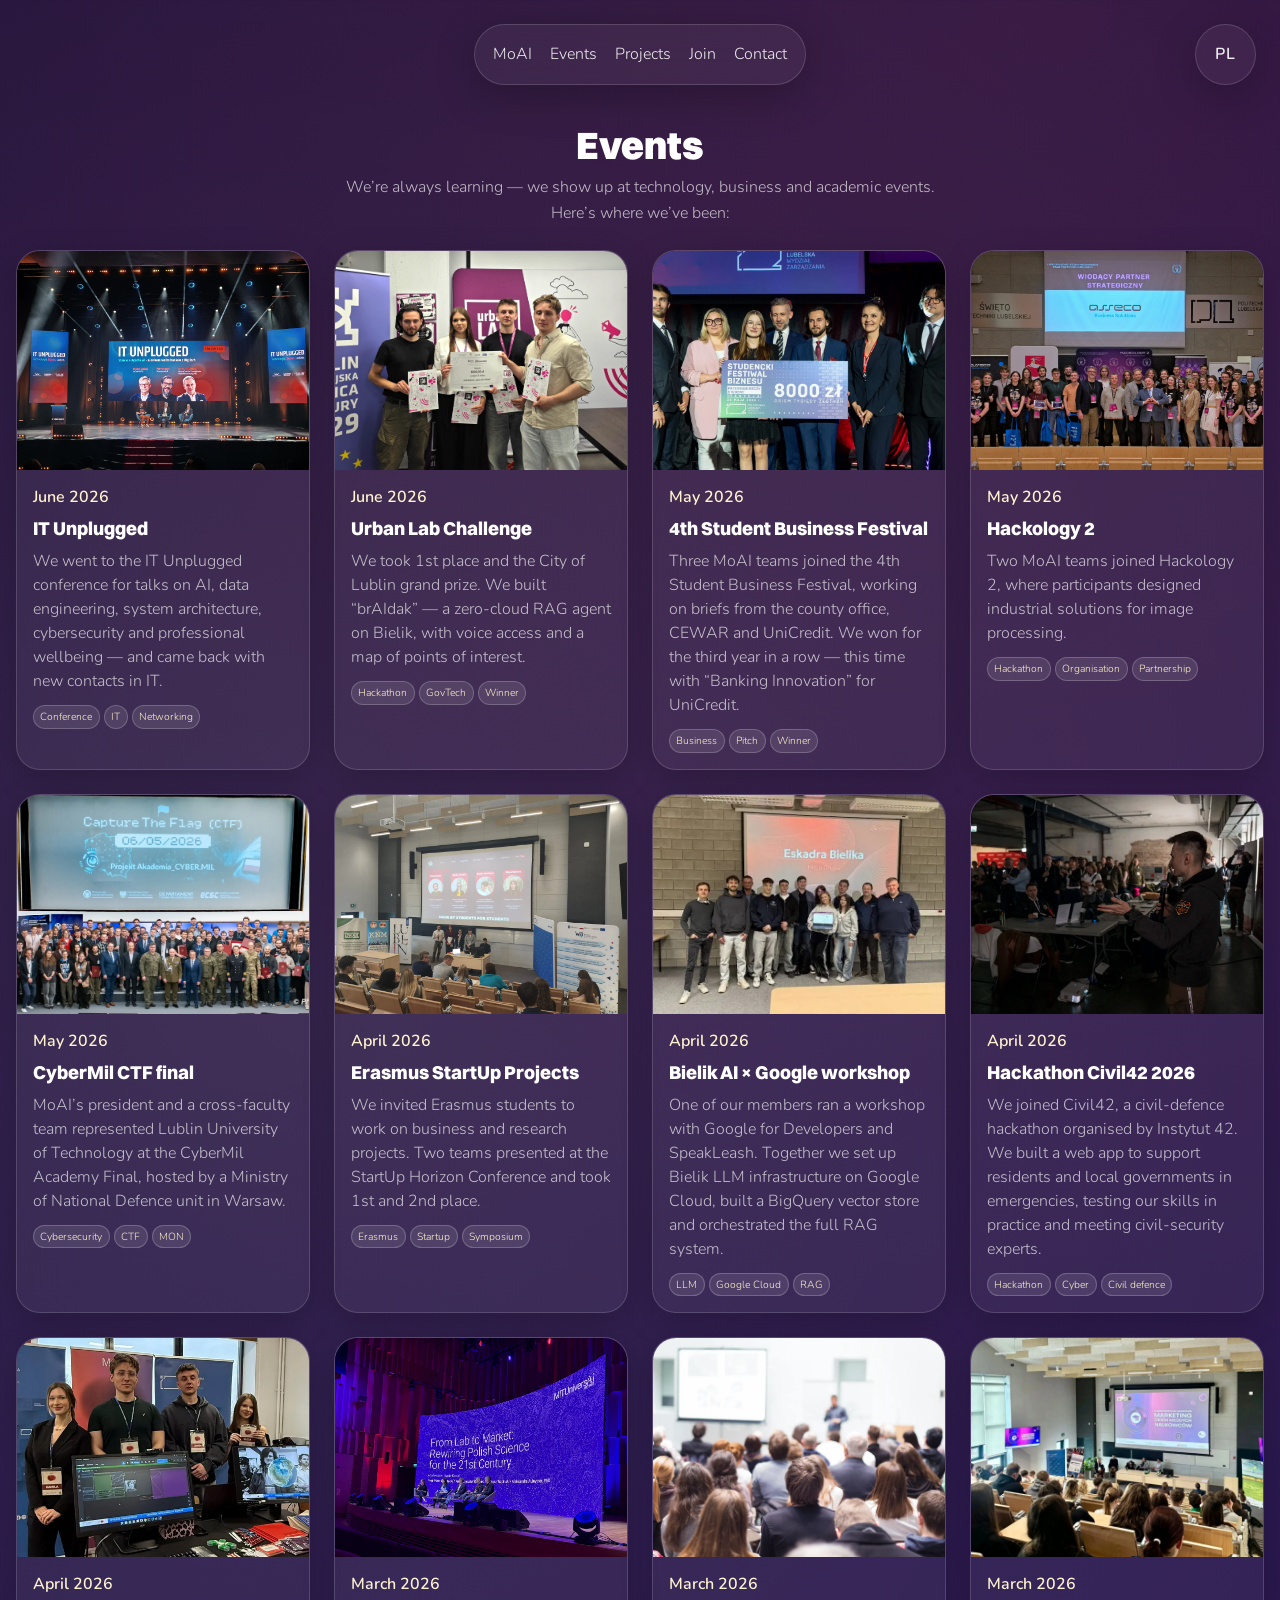
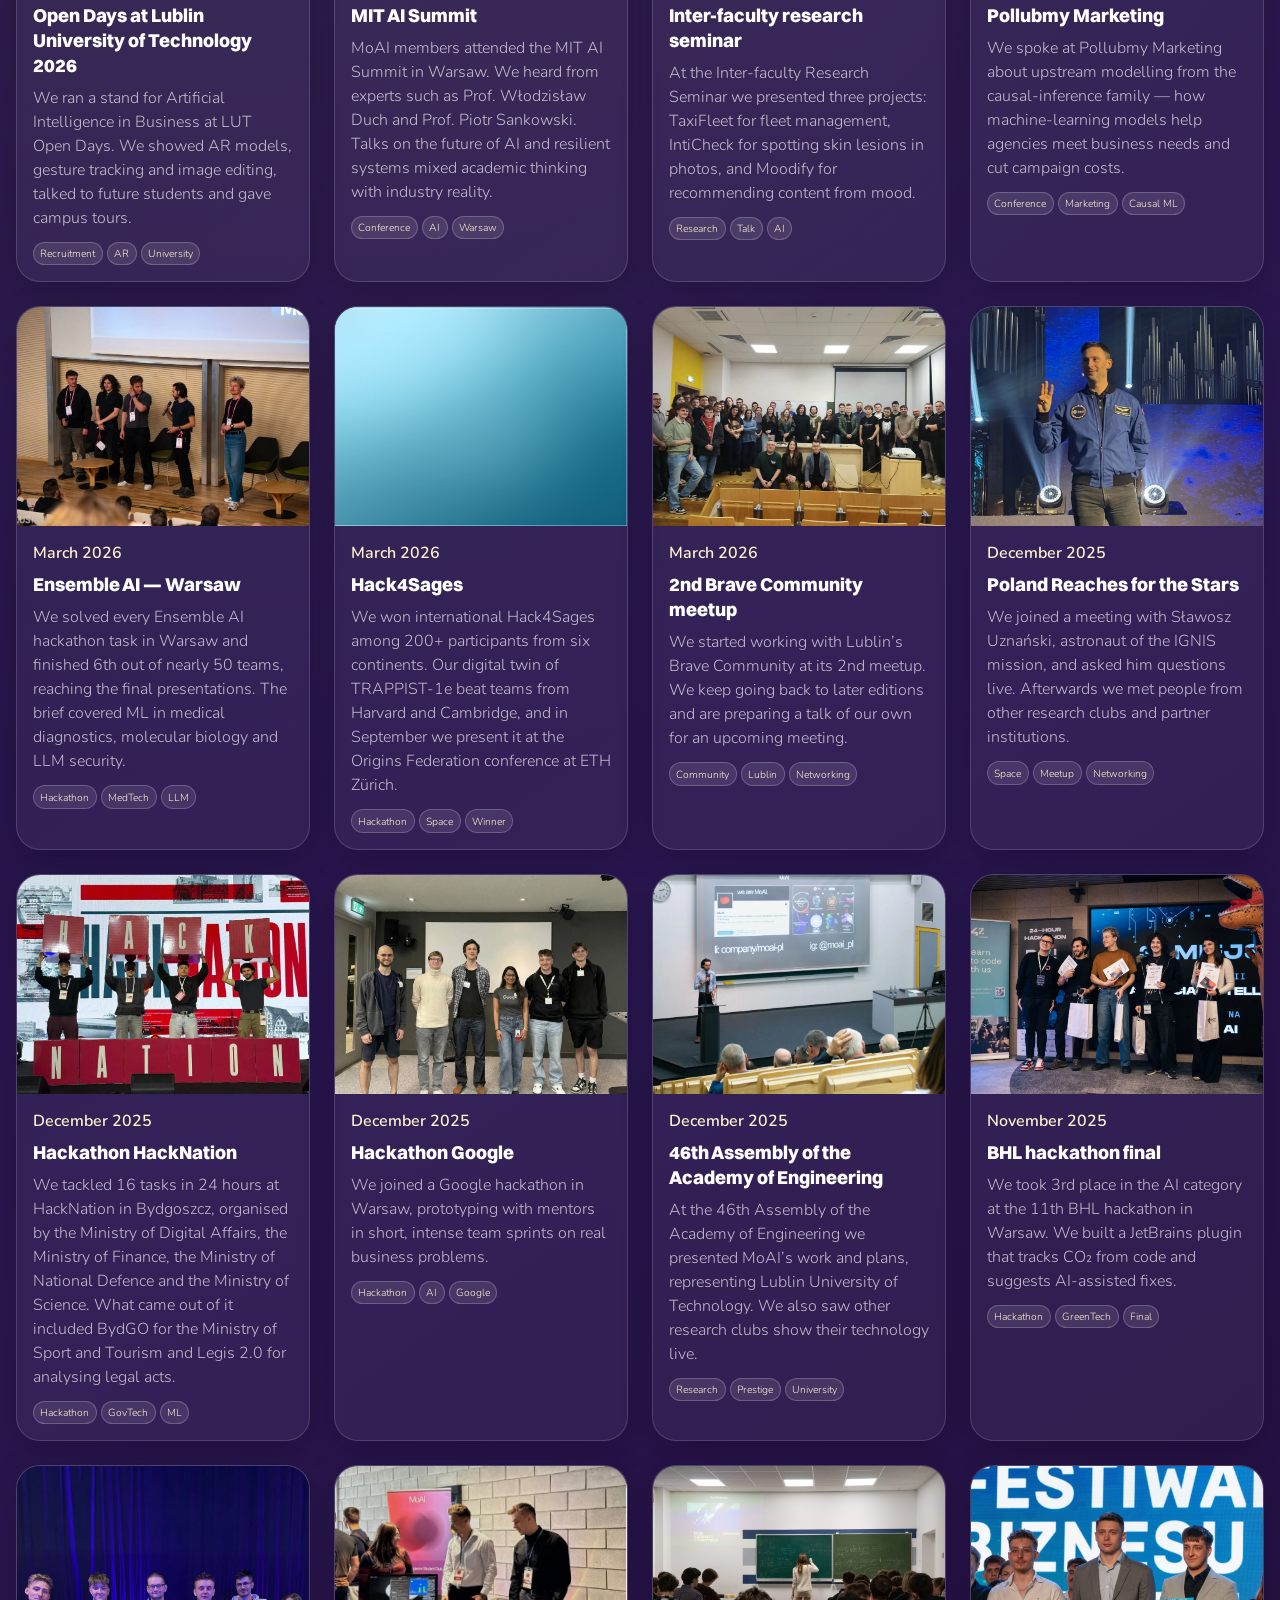
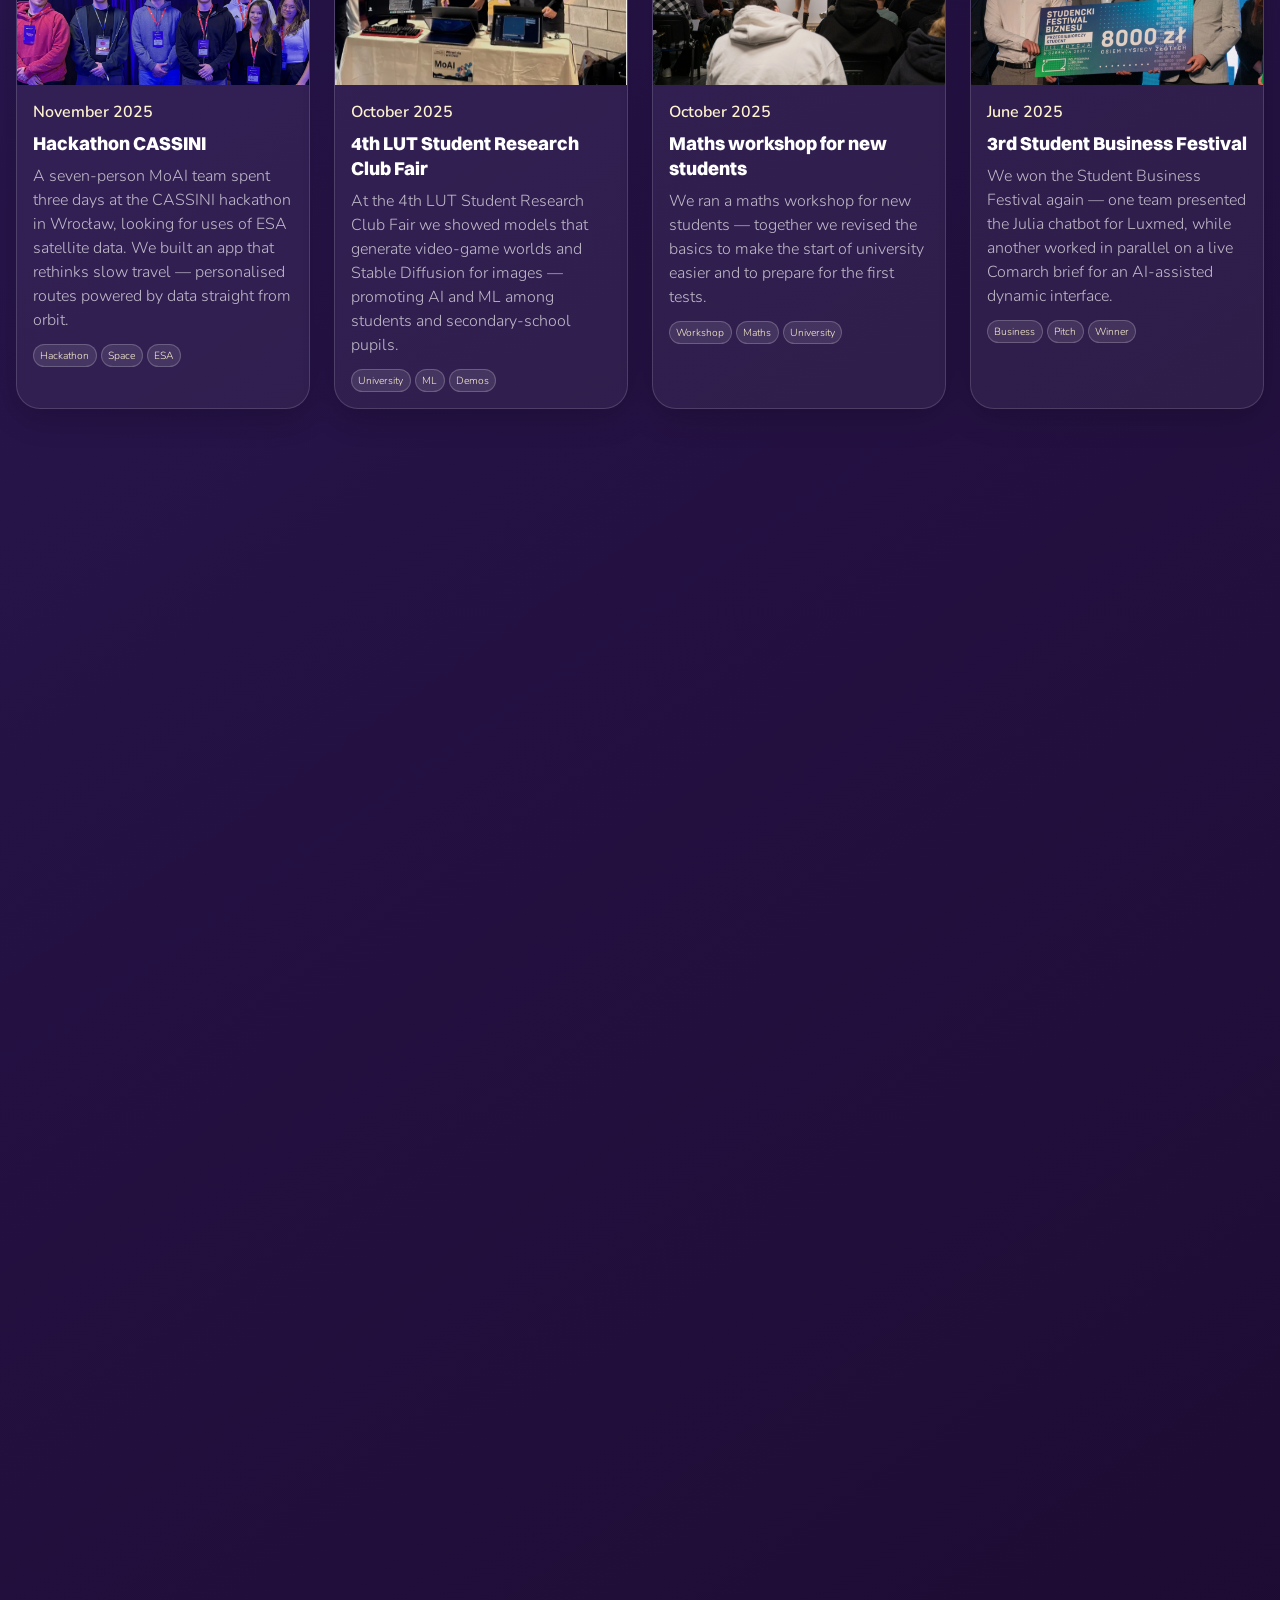
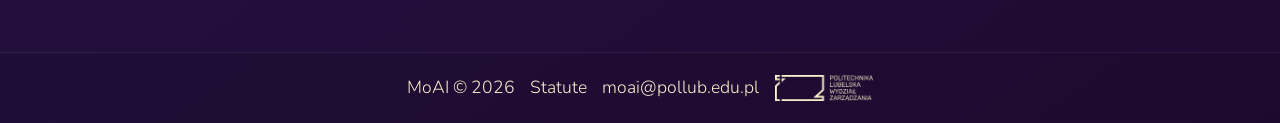
==== commit 09dc40fb: "Show the language you can switch to on the toggle The control now reads EN on Polish and PL on Engli" ====
--- a/events/index.html
+++ b/events/index.html
@@ -67,10 +67,10 @@
         <a href="/#projects" class="nav__link" data-i18n="nav.projects">Projekty</a>
         <a href="/#join" class="nav__link" data-i18n="nav.join">Dołącz</a>
         <a href="/#contact" class="nav__link" data-i18n="nav.contact">Kontakt</a>
-        <button type="button" class="nav__link lang-toggle lang-toggle--nav" data-lang-toggle aria-label="Switch to English">PL</button>
+        <button type="button" class="nav__link lang-toggle lang-toggle--nav" data-lang-toggle aria-label="Switch to English">EN</button>
       </div>
     </nav>
-    <button type="button" class="lang-toggle lang-toggle--corner" data-lang-toggle aria-label="Switch to English">PL</button>
+    <button type="button" class="lang-toggle lang-toggle--corner" data-lang-toggle aria-label="Switch to English">EN</button>
   </header>
 
   <main class="page">
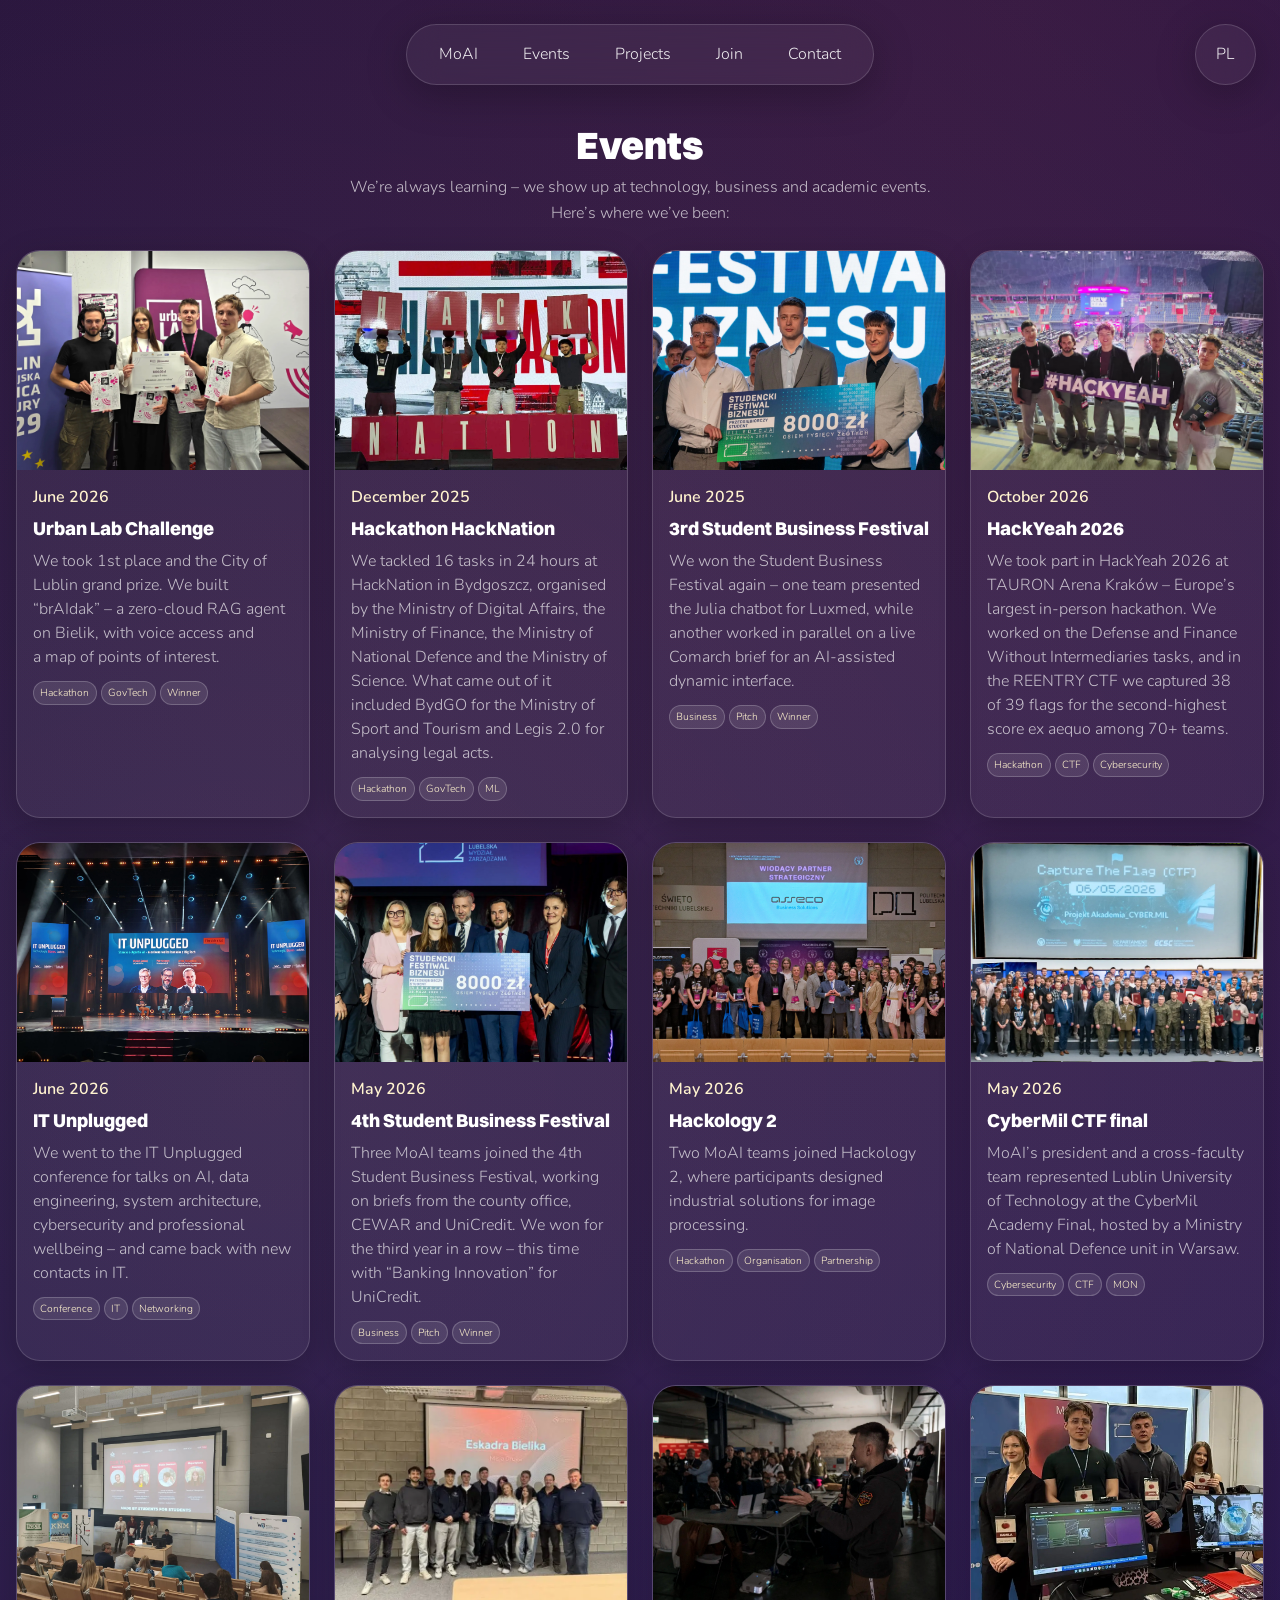
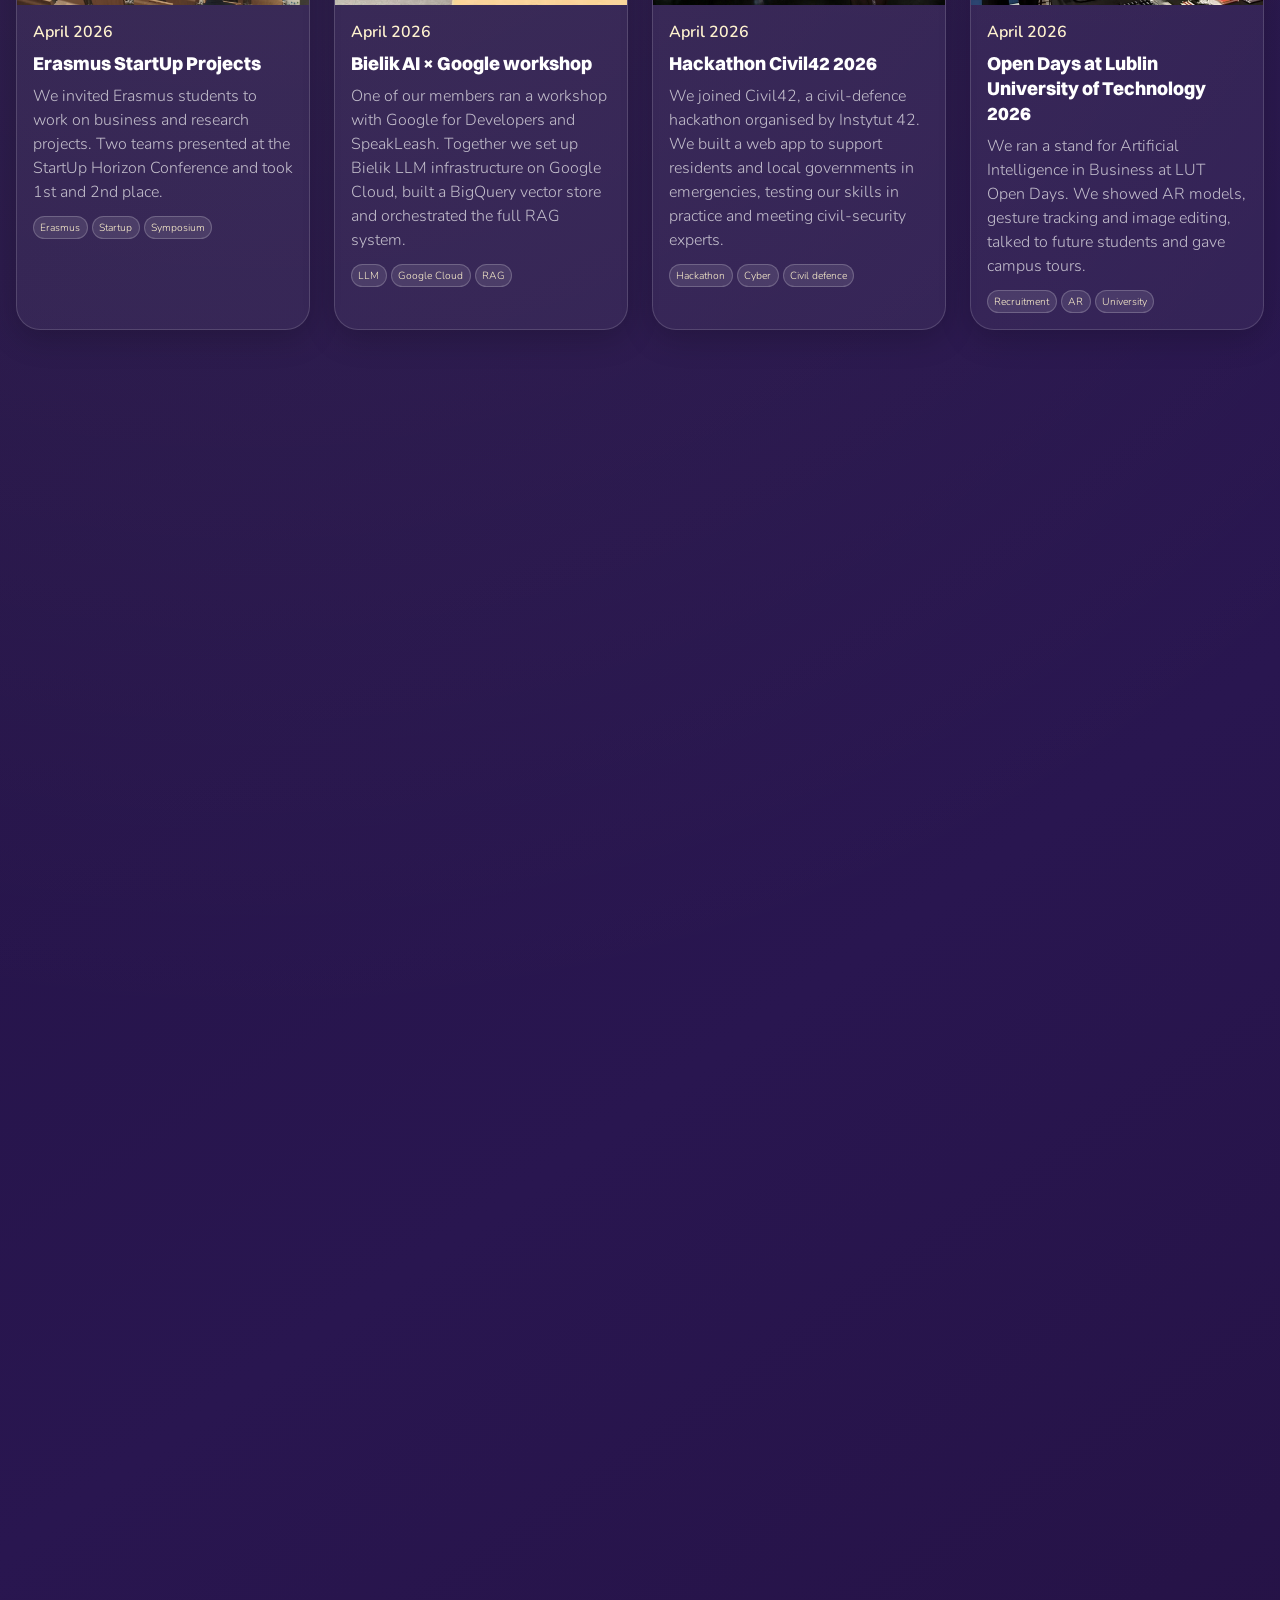
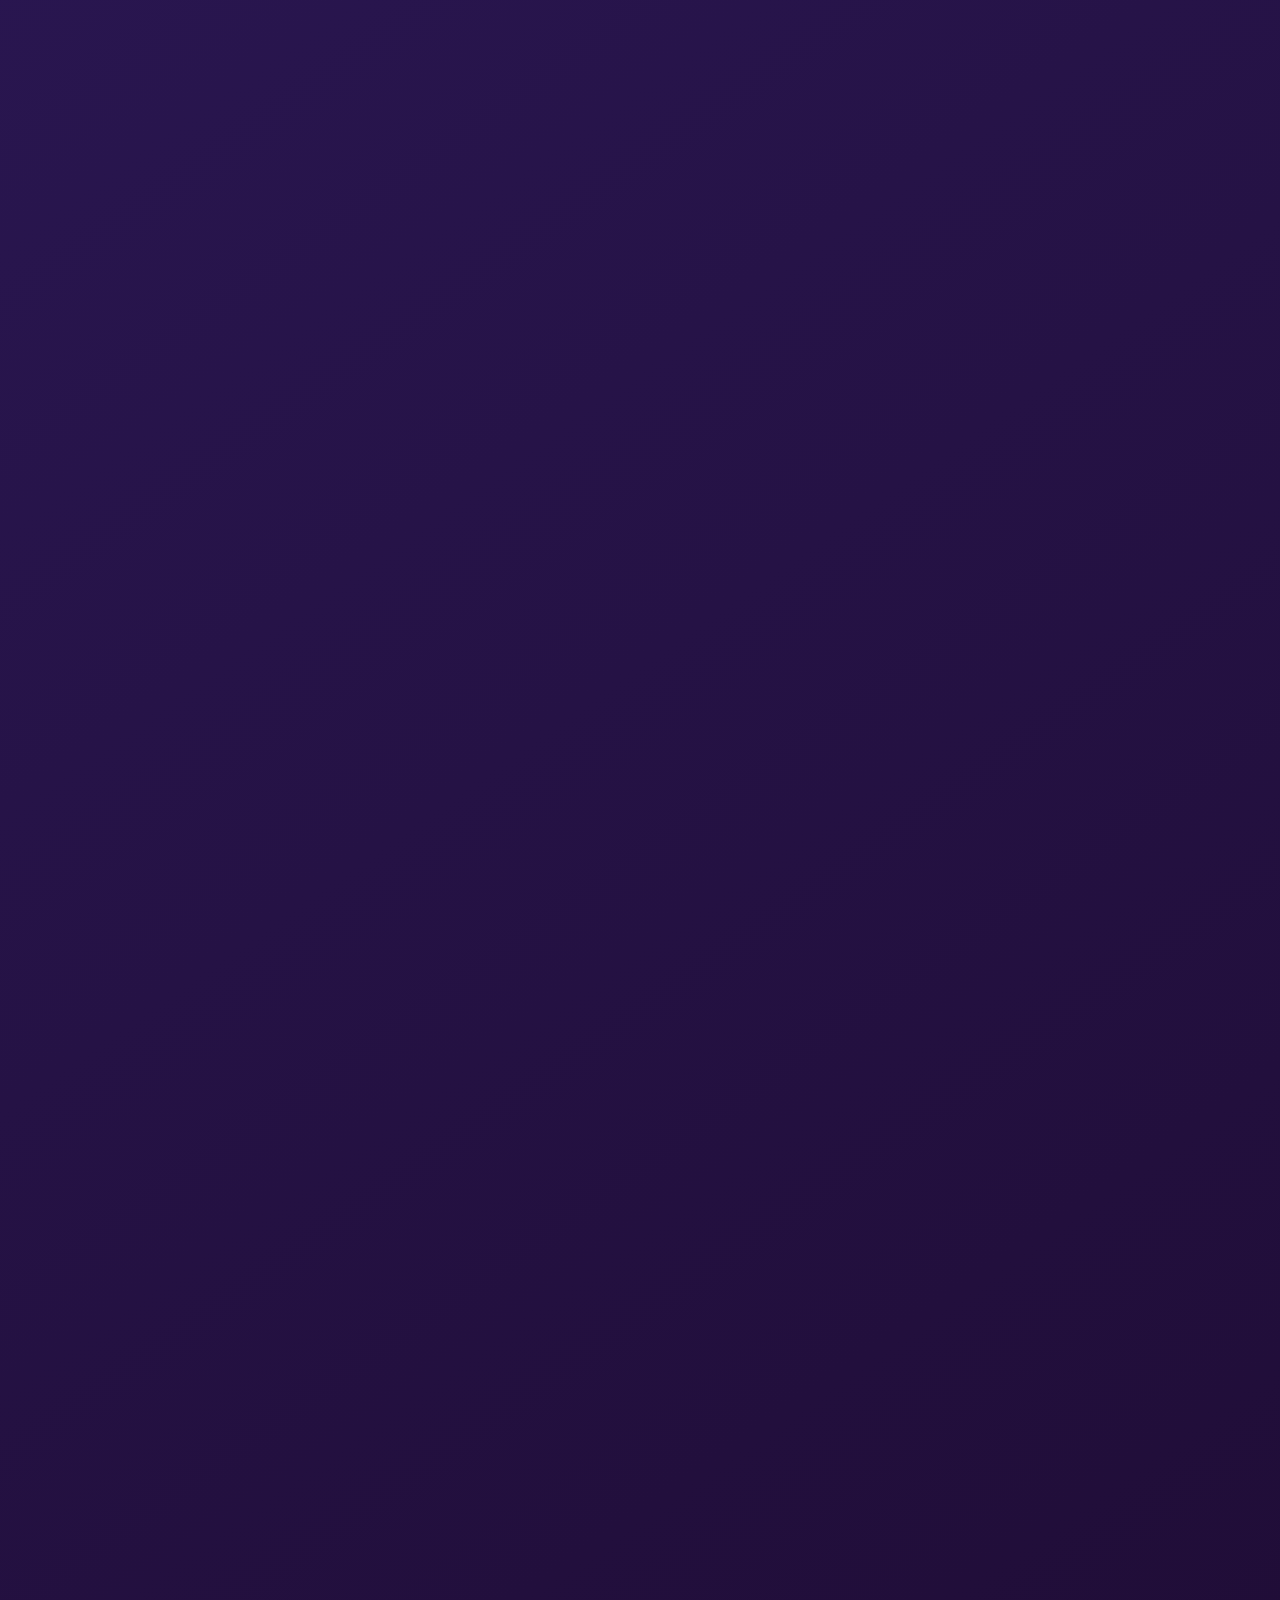
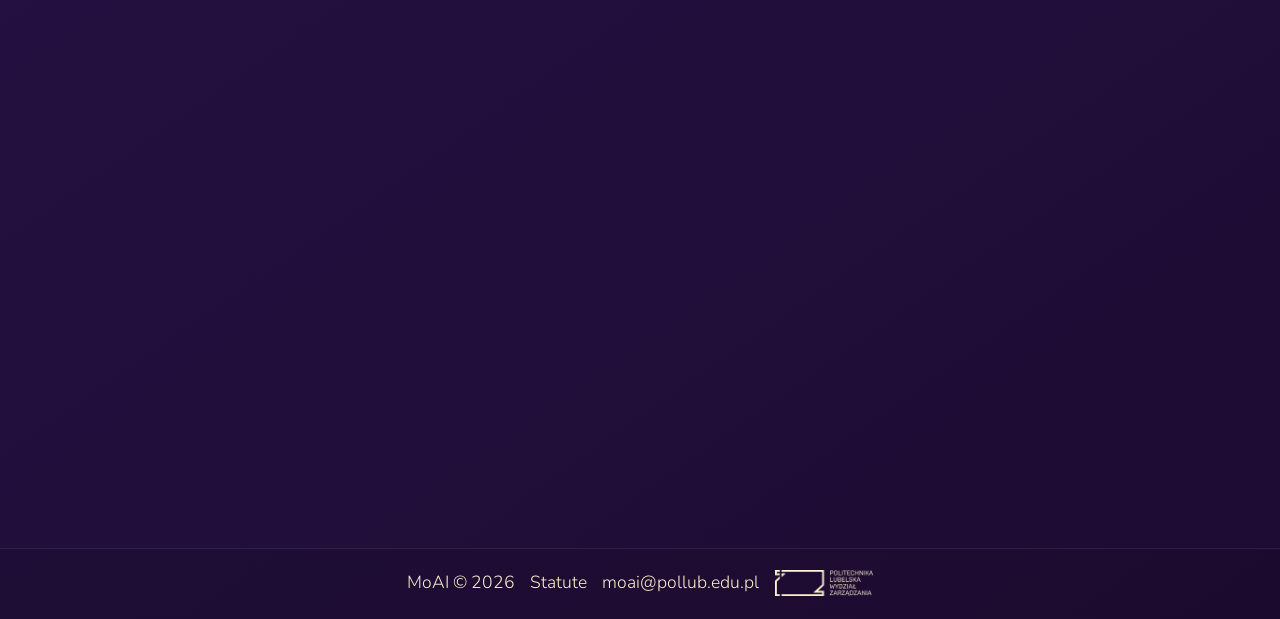
==== commit 5365f263: "Use en dashes instead of em dashes and hyphens in site copy" ====
--- a/events/index.html
+++ b/events/index.html
@@ -6,7 +6,7 @@
   <meta name="color-scheme" content="dark">
   <meta name="description" content="Wydarzenia MoAI Politechnika Lubelska: konkursy, hackathony, konferencje naukowe i warsztaty organizowane przez Koło Naukowe Sztucznej Inteligencji.">
   <meta property="og:site_name" content="Koło Naukowe MoAI">
-  <meta property="og:title" content="MoAI - Wydarzenia">
+  <meta property="og:title" content="MoAI – Wydarzenia">
   <meta property="og:description" content="Konkursy, hackathony, konferencje naukowe i warsztaty Koła Naukowego MoAI na Politechnice Lubelskiej.">
   <meta property="og:image" content="https://moai-pl.github.io/images/mics/moai_og.png">
   <meta property="og:image:width" content="1200">
@@ -15,11 +15,11 @@
   <meta property="og:image:alt" content="Koło Naukowe MoAI">
   <meta property="og:url" content="https://moai-pl.github.io/events/">
   <meta name="twitter:card" content="summary_large_image">
-  <meta name="twitter:title" content="MoAI - Wydarzenia">
+  <meta name="twitter:title" content="MoAI – Wydarzenia">
   <meta name="twitter:description" content="Konkursy, hackathony, konferencje naukowe i warsztaty Koła Naukowego MoAI na Politechnice Lubelskiej.">
   <meta name="twitter:image" content="https://moai-pl.github.io/images/mics/moai_og.png">
   <meta name="theme-color" content="#291650">
-  <title>MoAI - Wydarzenia</title>
+  <title>MoAI – Wydarzenia</title>
   <link rel="canonical" href="https://moai-pl.github.io/events/">
   <link rel="icon" href="/favicon.ico" sizes="any">
   <link rel="icon" type="image/png" sizes="32x32" href="../icons/favicon-32x32.png">
@@ -78,7 +78,7 @@
       <div class="section__header">
         <div>
           <h2 id="events-gallery-title" data-i18n="events.pageTitle">Wydarzenia</h2>
-          <p class="muted" data-i18n="events.pageBody">Nie przestajemy się rozwijać - chętnie bierzemy udział w technologicznych, biznesowych i akademickich. Zobacz gdzie byliśmy:</p>
+          <p class="muted" data-i18n="events.pageBody">Nie przestajemy się rozwijać – chętnie bierzemy udział w technologicznych, biznesowych i akademickich. Zobacz gdzie byliśmy:</p>
         </div>
       </div>
       <div id="projects-grid" class="cards cards--three" aria-live="polite"></div>
--- a/styles.css
+++ b/styles.css
@@ -459,6 +459,13 @@
 	margin: 0;
 }
 
+/* The grid column already bounds this line; the 60ch cap made the longer
+   English copy drop its last word onto a line of its own. */
+#join .join__summary .muted {
+	max-width: none;
+	text-wrap: pretty;
+}
+
 #join .join__summary .btn,
 #contact .join__summary .btn {
 	margin-left: auto;
@@ -502,6 +509,7 @@
 
 .nav {
 	--nav-gutter: clamp(0.7rem, 1.4vw, 1.15rem);
+	--nav-link-pad-x: 0.85rem;
 	grid-column: 2;
 	pointer-events: auto;
 	display: flex;
@@ -536,7 +544,7 @@
 .nav__link {
 	flex: 0 1 auto;
 	min-width: 0;
-	padding: 0.65rem 0;
+	padding: 0.65rem var(--nav-link-pad-x);
 	border-radius: var(--radius-pill);
 	color: rgba(255, 255, 255, 0.92);
 	font-weight: 500;
@@ -550,7 +558,8 @@
 	color: #ffffff;
 }
 
-.nav__link:hover {
+.nav__link:hover,
+.nav__link:active {
 	color: var(--accent-ivory);
 	background: var(--surface-hover);
 }
@@ -559,8 +568,9 @@
 	background: none;
 	border: 0;
 	cursor: pointer;
-	font: inherit;
-	font-weight: 500;
+	font-family: inherit;
+	-webkit-appearance: none;
+	appearance: none;
 }
 
 .lang-toggle--nav {
@@ -572,13 +582,14 @@
 	grid-column: 3;
 	justify-self: end;
 	align-self: stretch;
+	box-sizing: border-box;
 	aspect-ratio: 1 / 1;
+	height: auto;
+	width: auto;
+	padding: 0;
 	display: grid;
 	place-items: center;
-	height: auto;
-	width: auto;
 	margin: 0;
-	padding: 0;
 	border-radius: 50%;
 	border: 1px solid var(--glass-border);
 	background: var(--surface-1);
@@ -586,14 +597,17 @@
 	-webkit-backdrop-filter: blur(16px);
 	box-shadow: var(--shadow-2);
 	color: rgba(255, 255, 255, 0.92);
-	font: inherit;
-	font-weight: 600;
-	letter-spacing: 0.04em;
+	font-family: inherit;
+	font-size: inherit;
+	font-weight: 500;
+	letter-spacing: normal;
+	line-height: inherit;
 	cursor: pointer;
 	transition: background 220ms ease, border-color 220ms ease, box-shadow 220ms ease, color 220ms ease;
 }
 
-.lang-toggle--corner:hover {
+.lang-toggle--corner:hover,
+.lang-toggle--corner:active {
 	color: var(--accent-ivory);
 	background: var(--surface-hover);
 }
@@ -801,6 +815,10 @@
 .member-card__name {
 	font-weight: 700;
 	margin: 0;
+}
+
+.member-card--invite .member-card__name-break {
+	display: block;
 }
 
 .tags {
@@ -1307,6 +1325,7 @@
 	.nav {
 		width: fit-content;
 		max-width: 100%;
+		--nav-link-pad-x: 0.7rem;
 		padding: 0.4rem var(--nav-gutter);
 	}
 
@@ -1316,7 +1335,7 @@
 	}
 
 	.nav__link {
-		padding: 0.5rem 0;
+		padding: 0.5rem var(--nav-link-pad-x);
 		font-size: 0.9rem;
 	}
 
@@ -1355,7 +1374,8 @@
 		grid-column: auto;
 		width: 100%;
 		max-width: 100%;
-		padding: 0.35rem 0;
+		--nav-link-pad-x: 0.5rem;
+		padding: 0.35rem 0.3rem;
 	}
 
 	.lang-toggle--corner {
@@ -1374,10 +1394,15 @@
 		gap: 0;
 	}
 
-	.nav__link {
+	.nav__link,
+	.nav button.nav__link {
 		flex: 0 1 auto;
-		padding: 0.5rem 0;
+		padding: 0.5rem var(--nav-link-pad-x);
+		font-family: inherit;
 		font-size: 0.78rem;
+		font-weight: 500;
+		letter-spacing: normal;
+		line-height: inherit;
 		overflow: hidden;
 		text-overflow: ellipsis;
 	}
